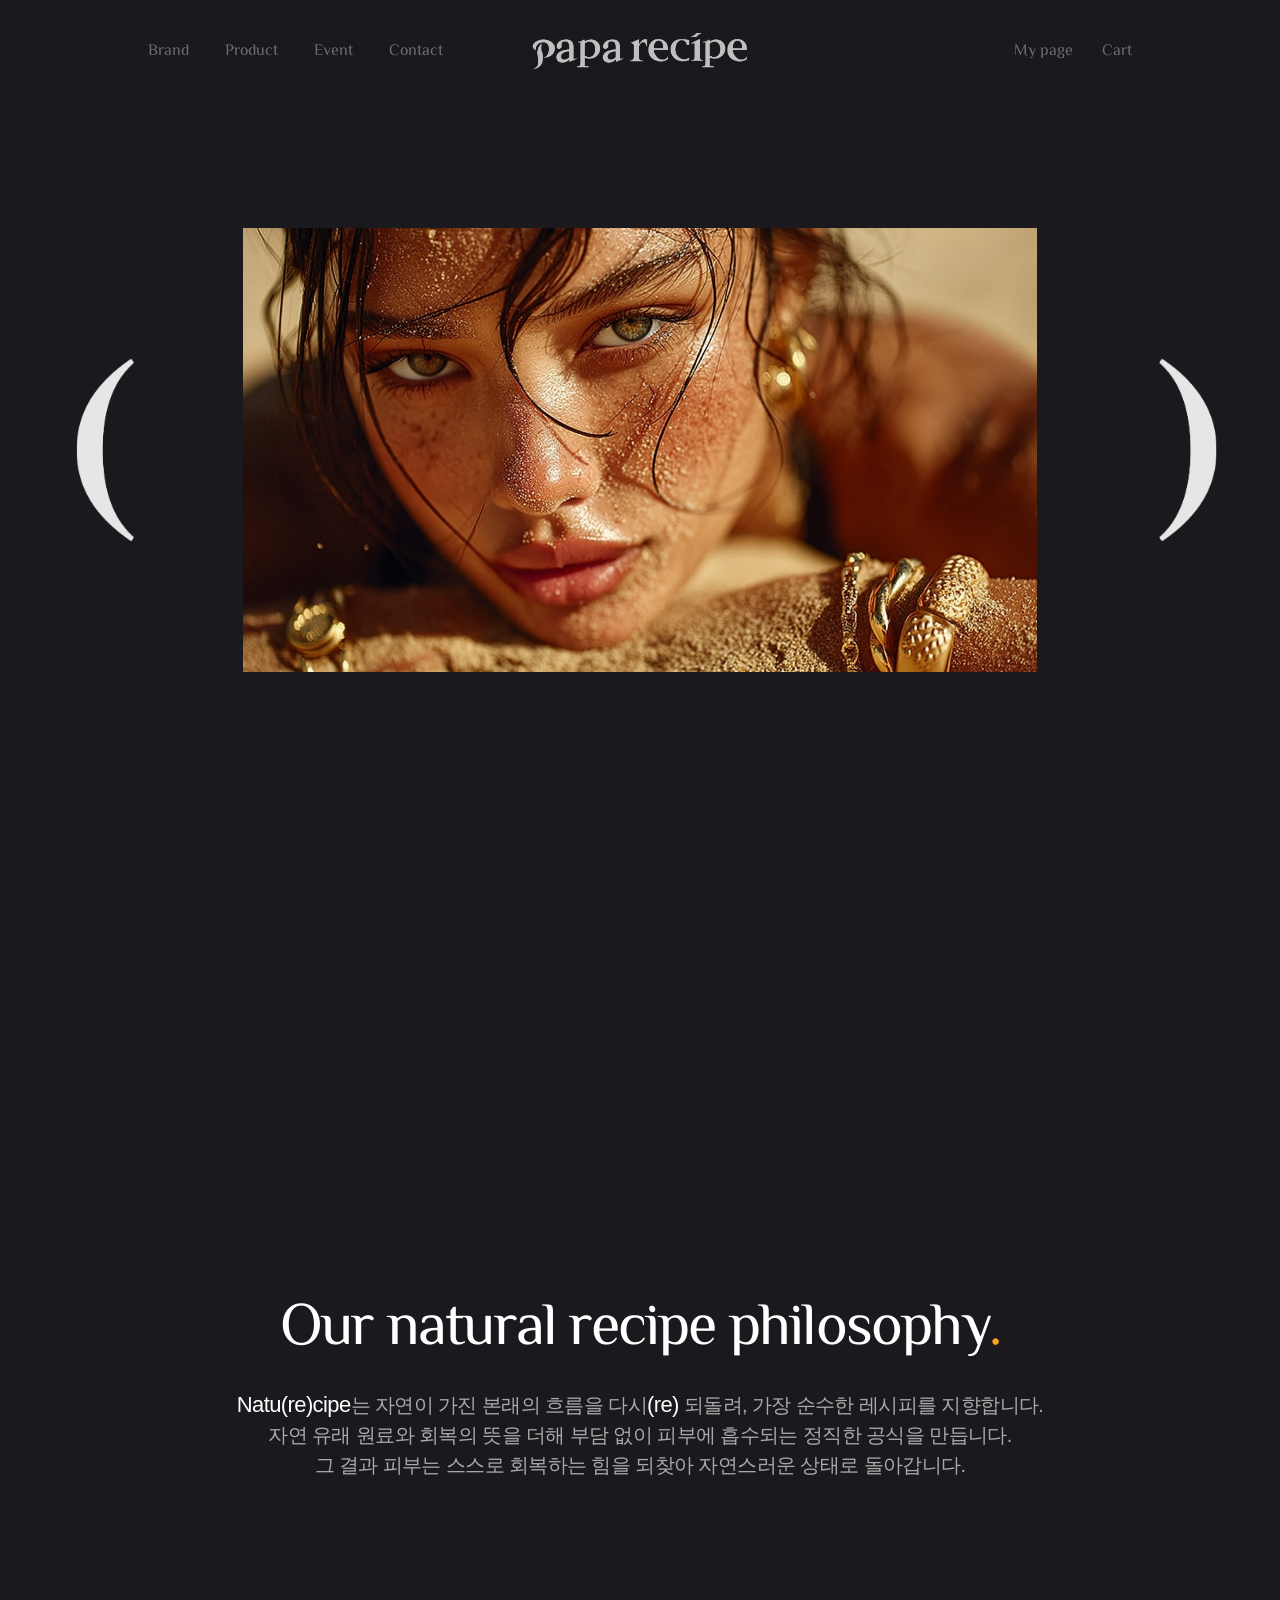
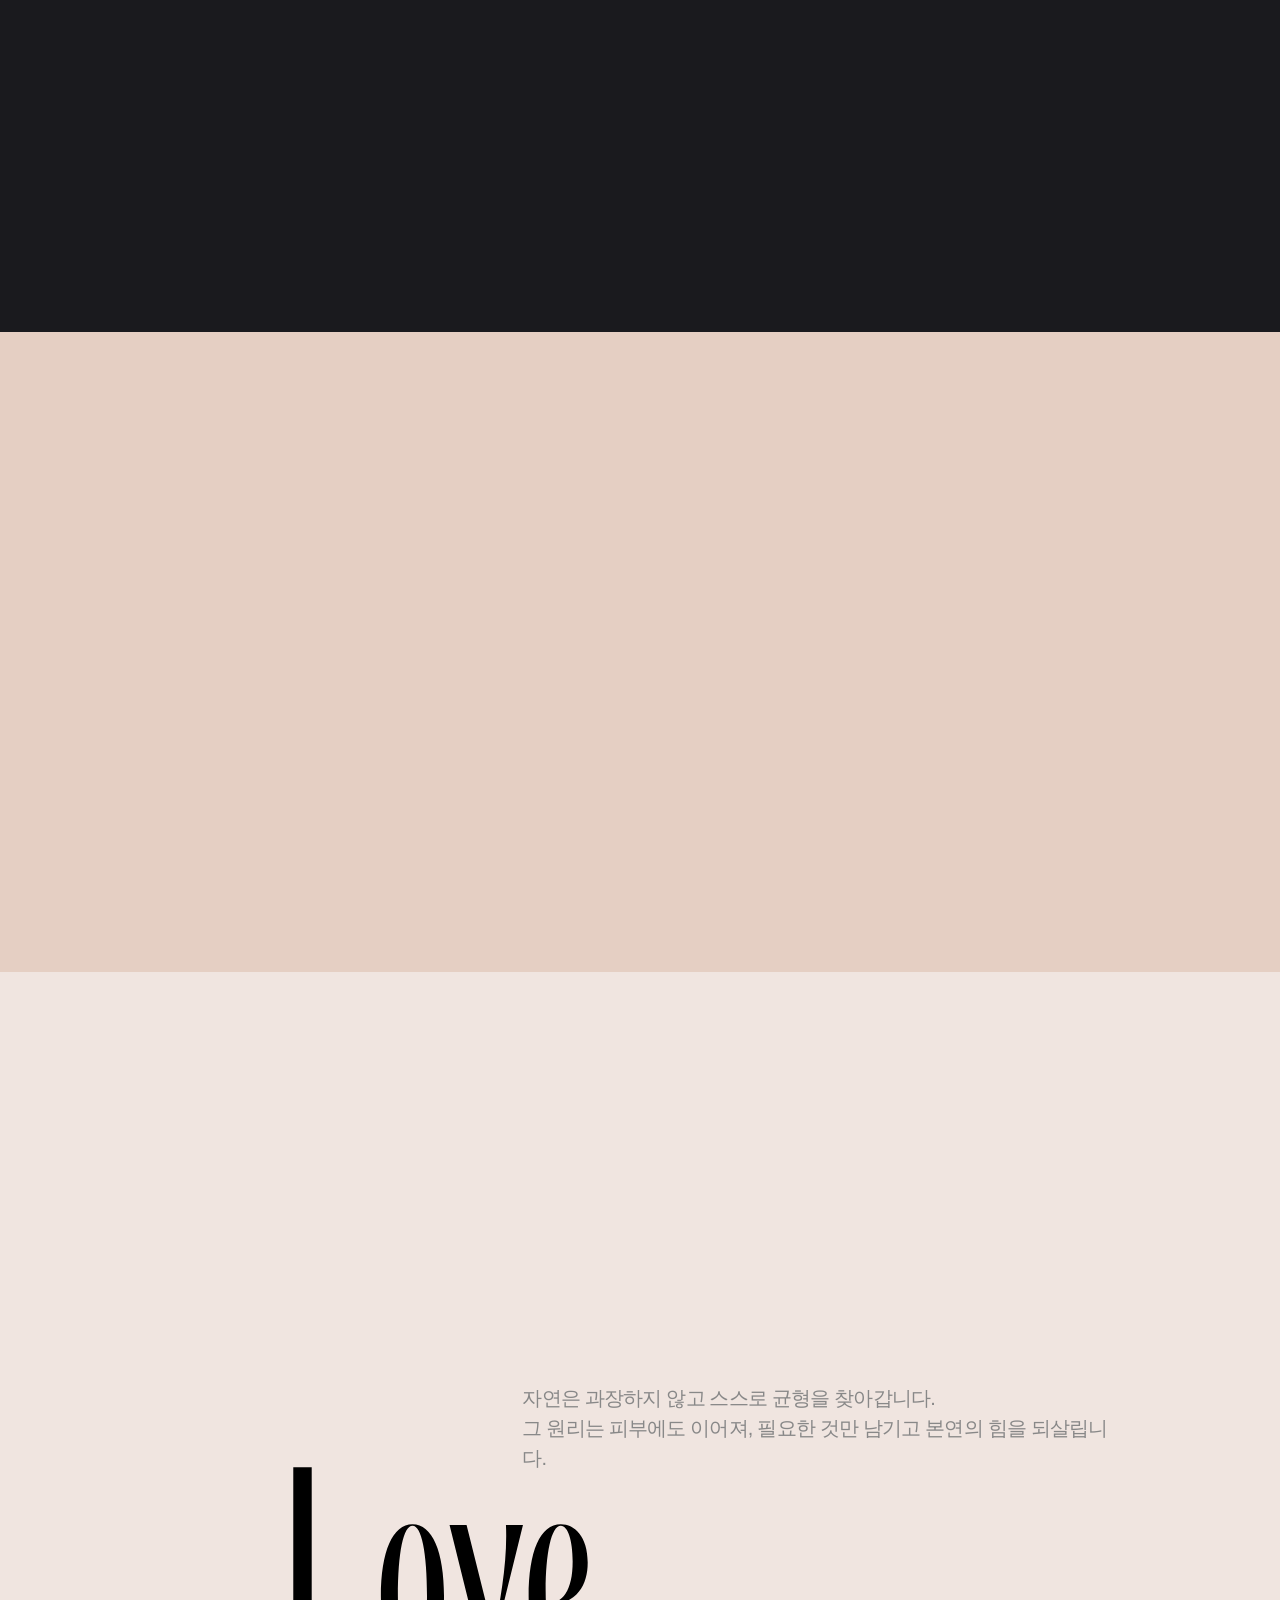
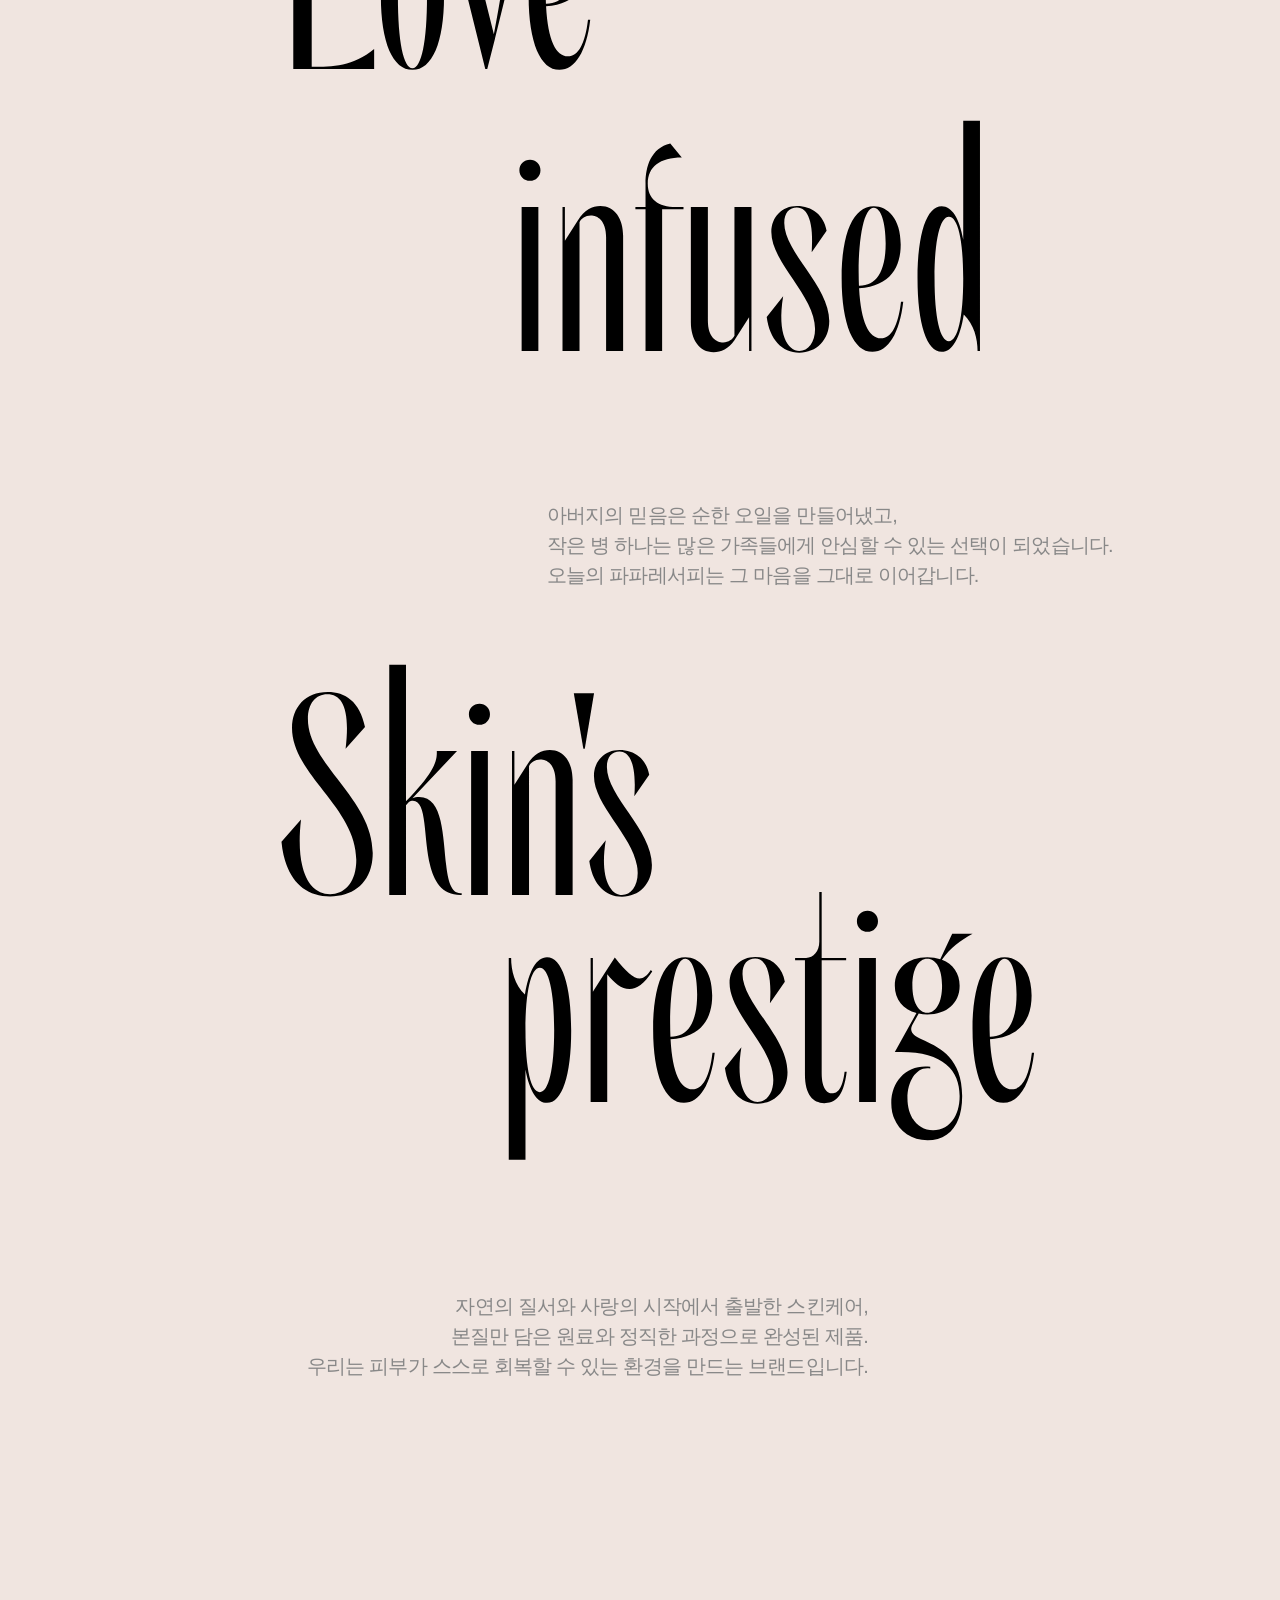
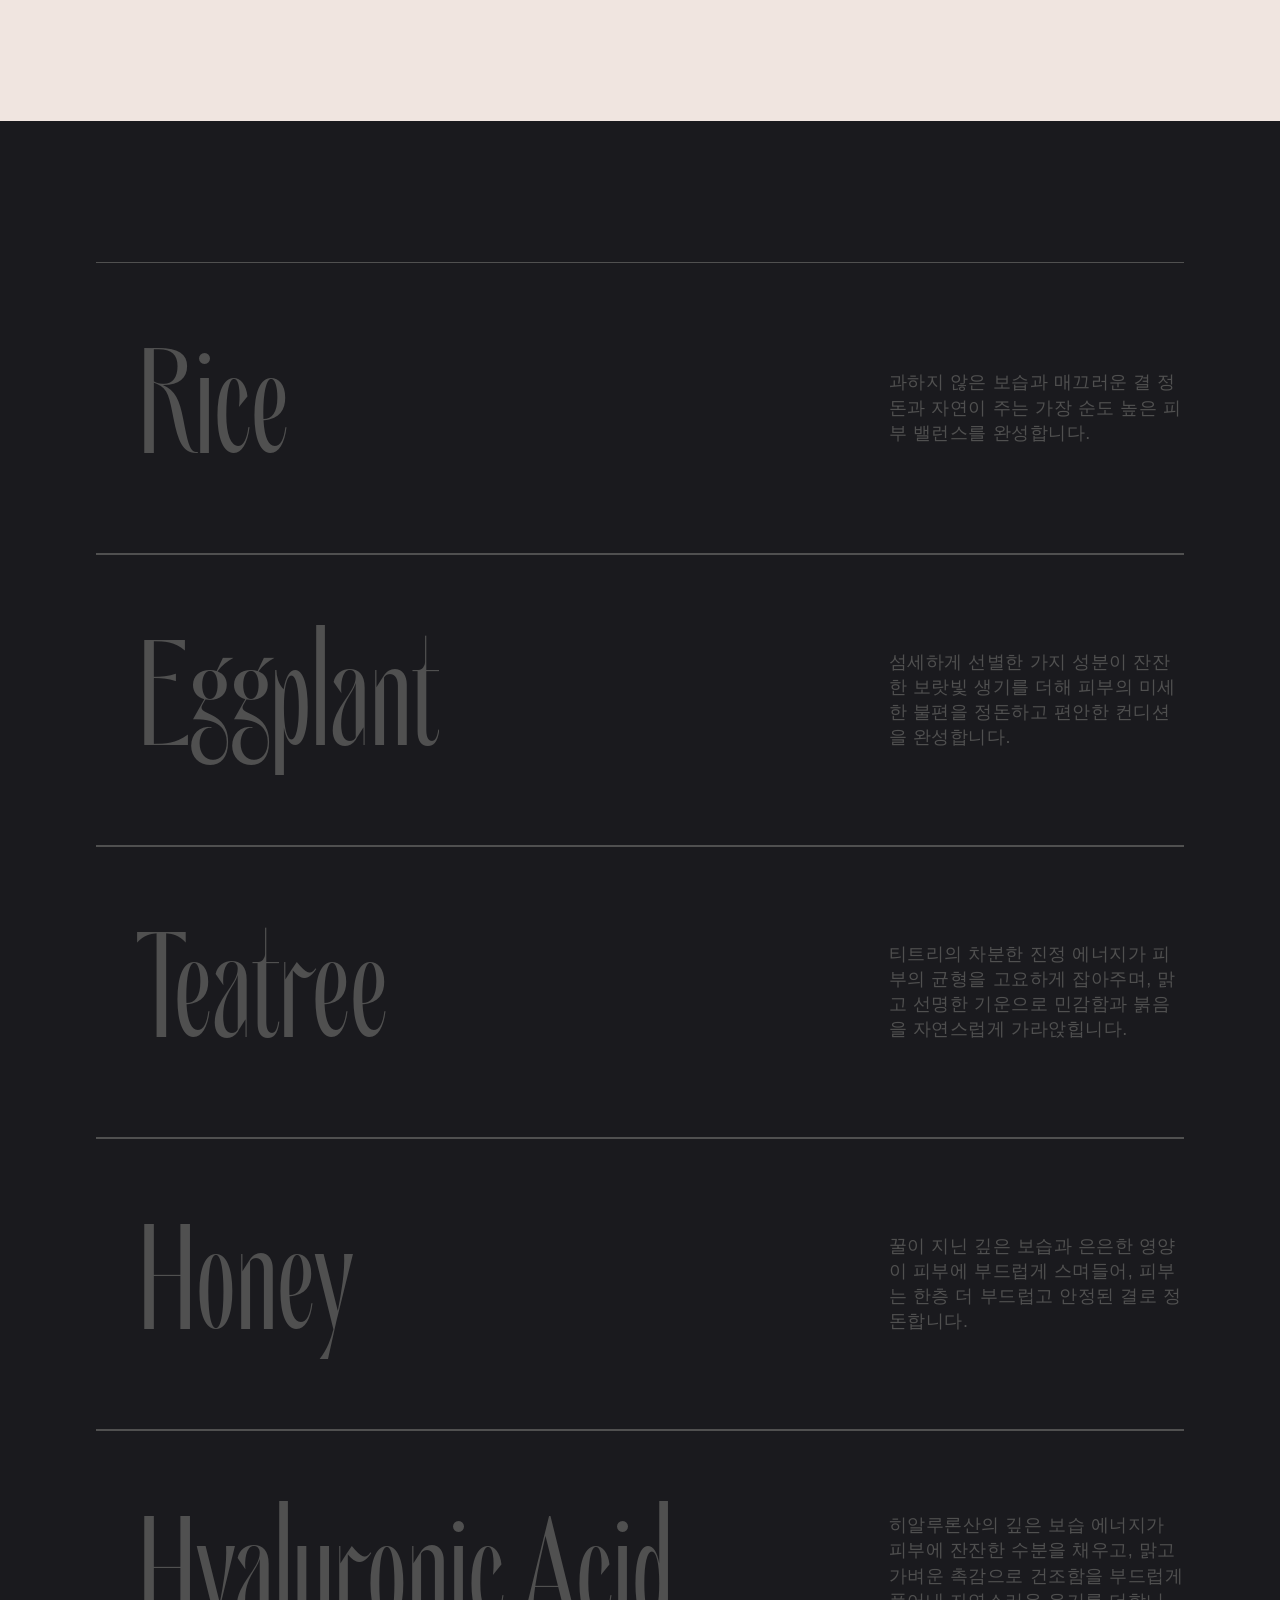
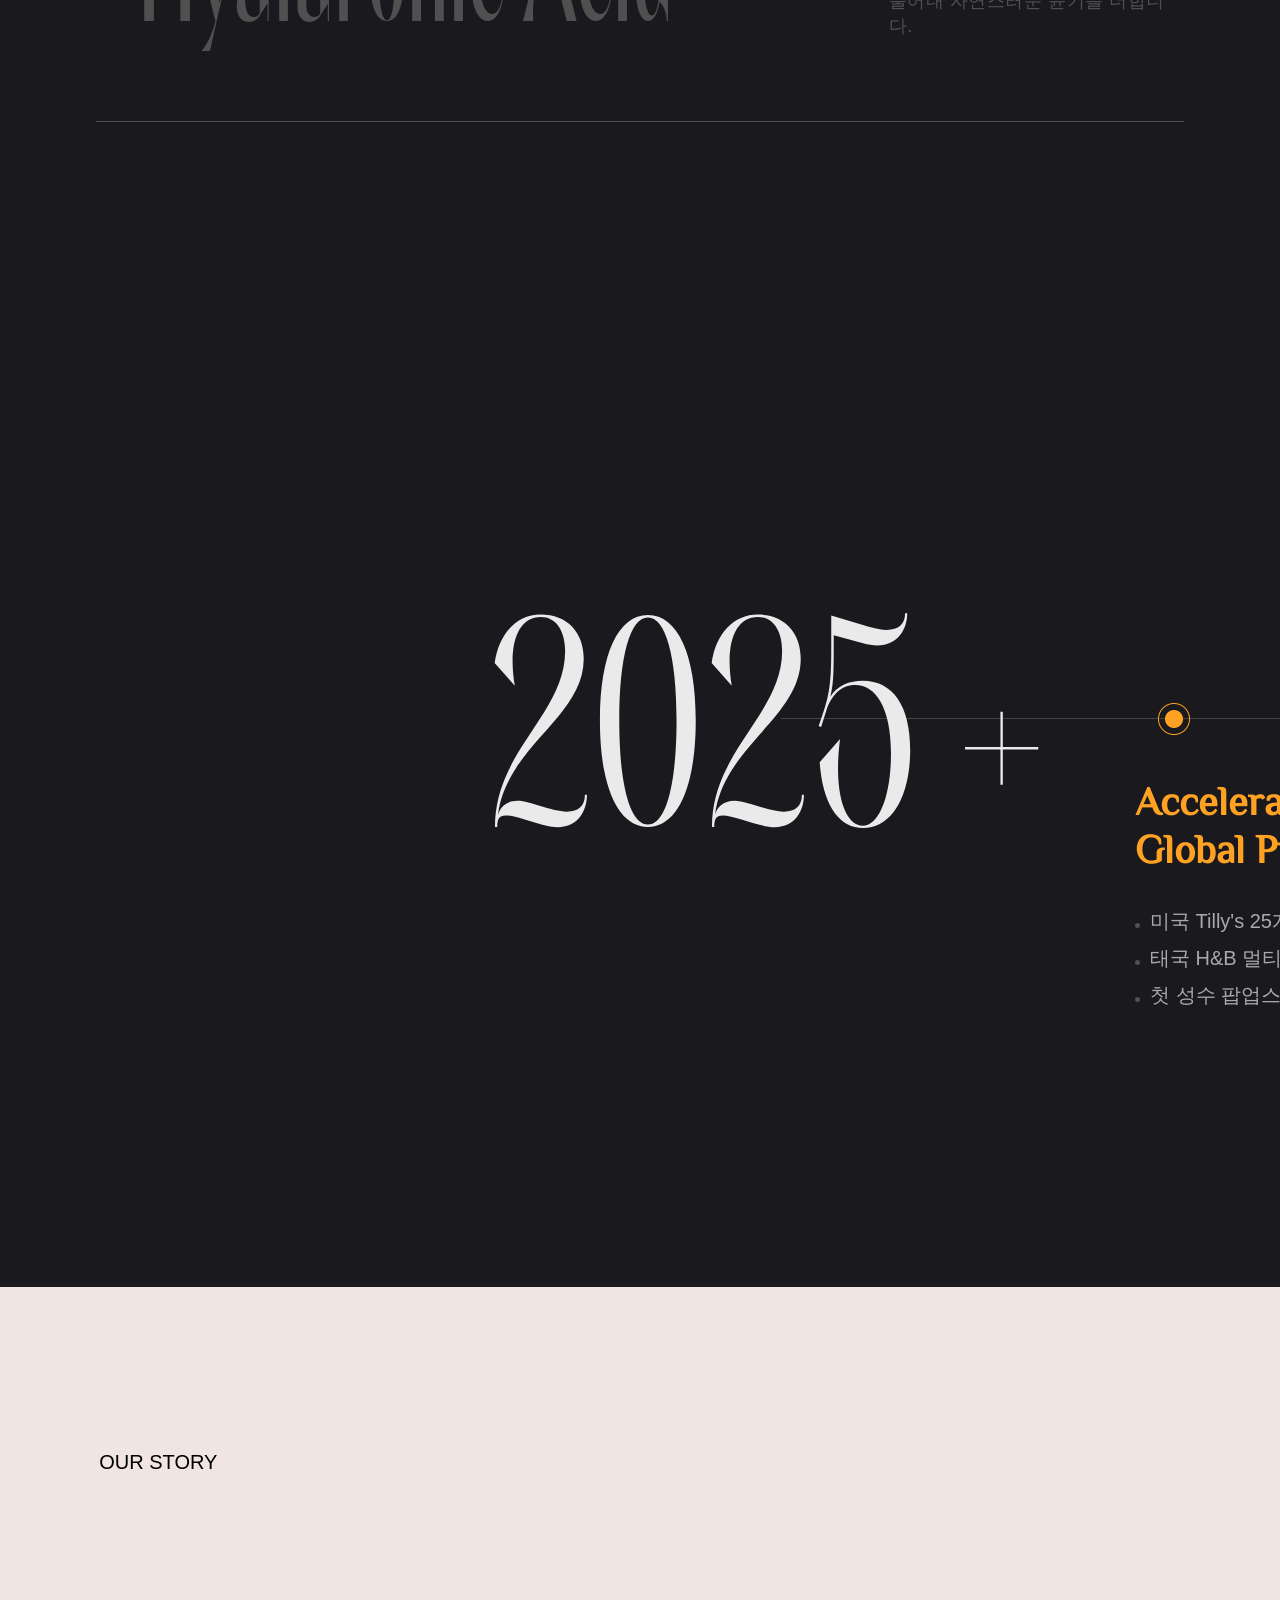
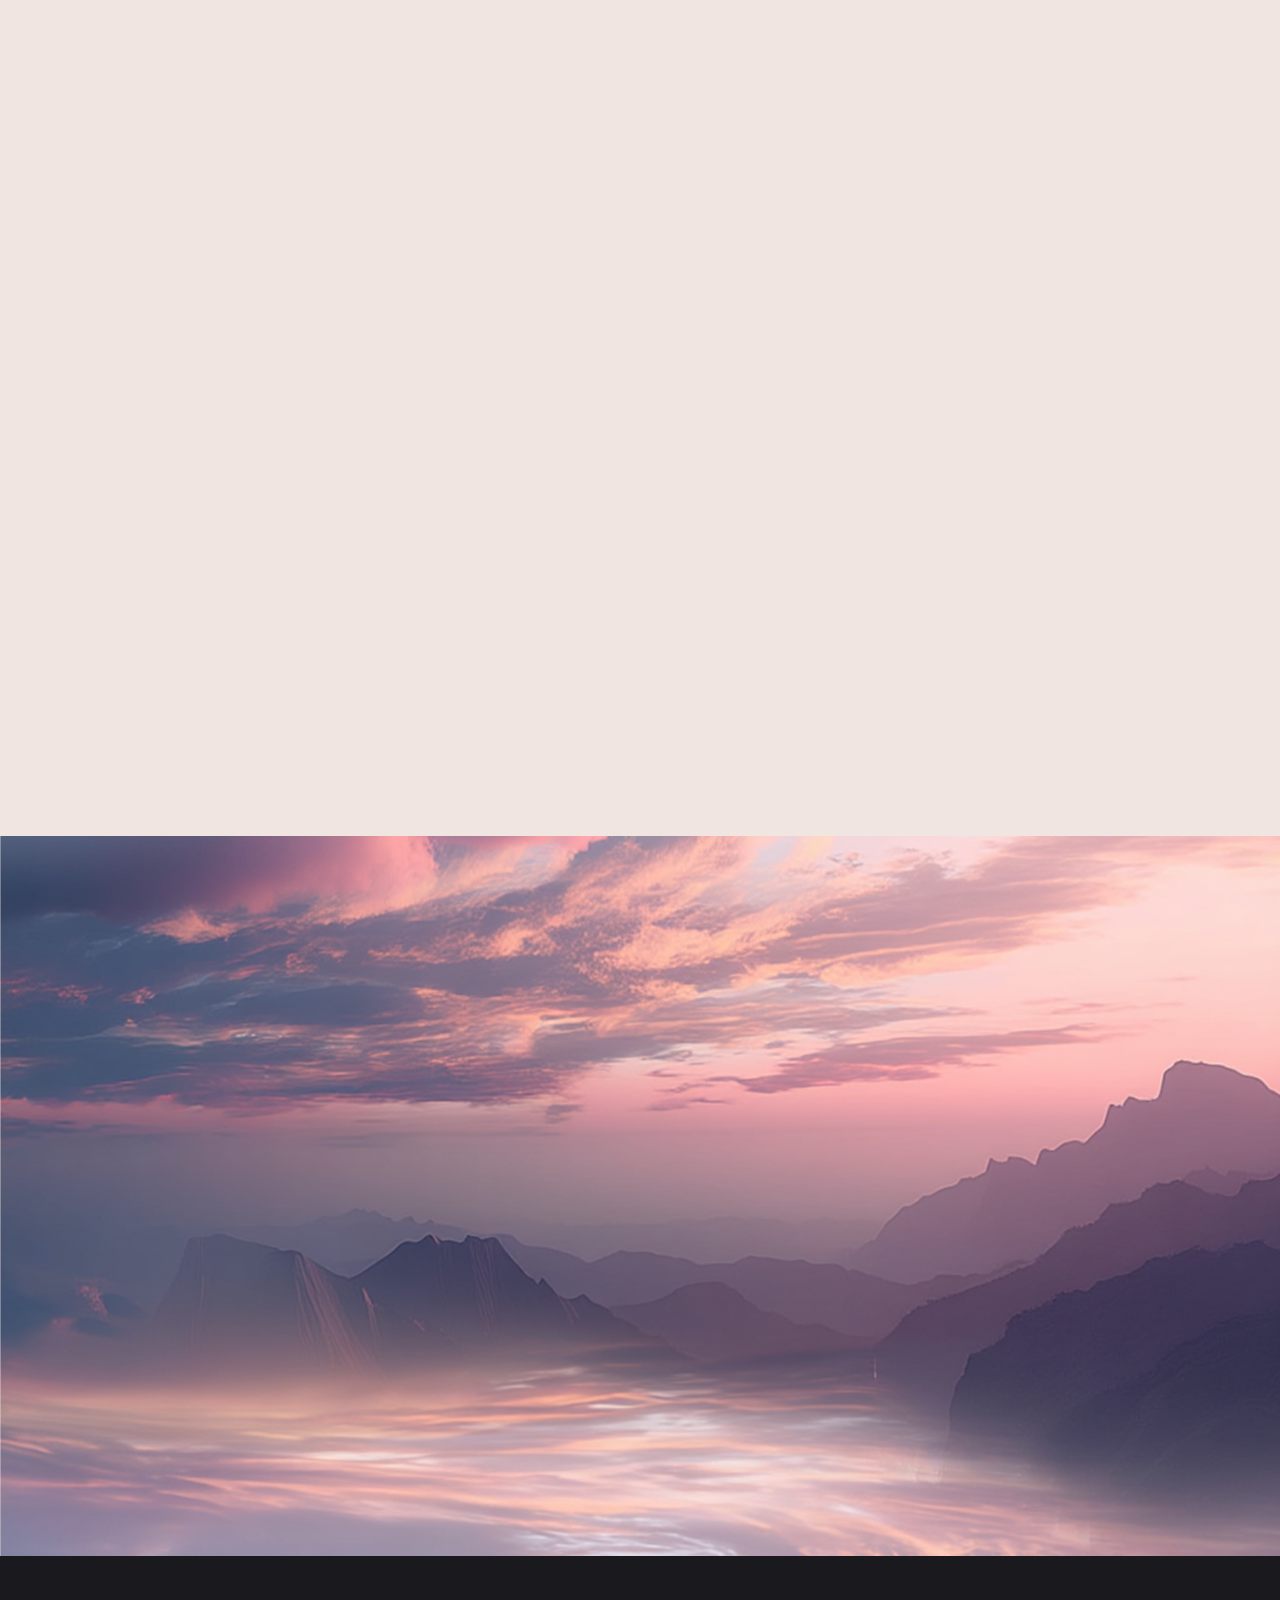
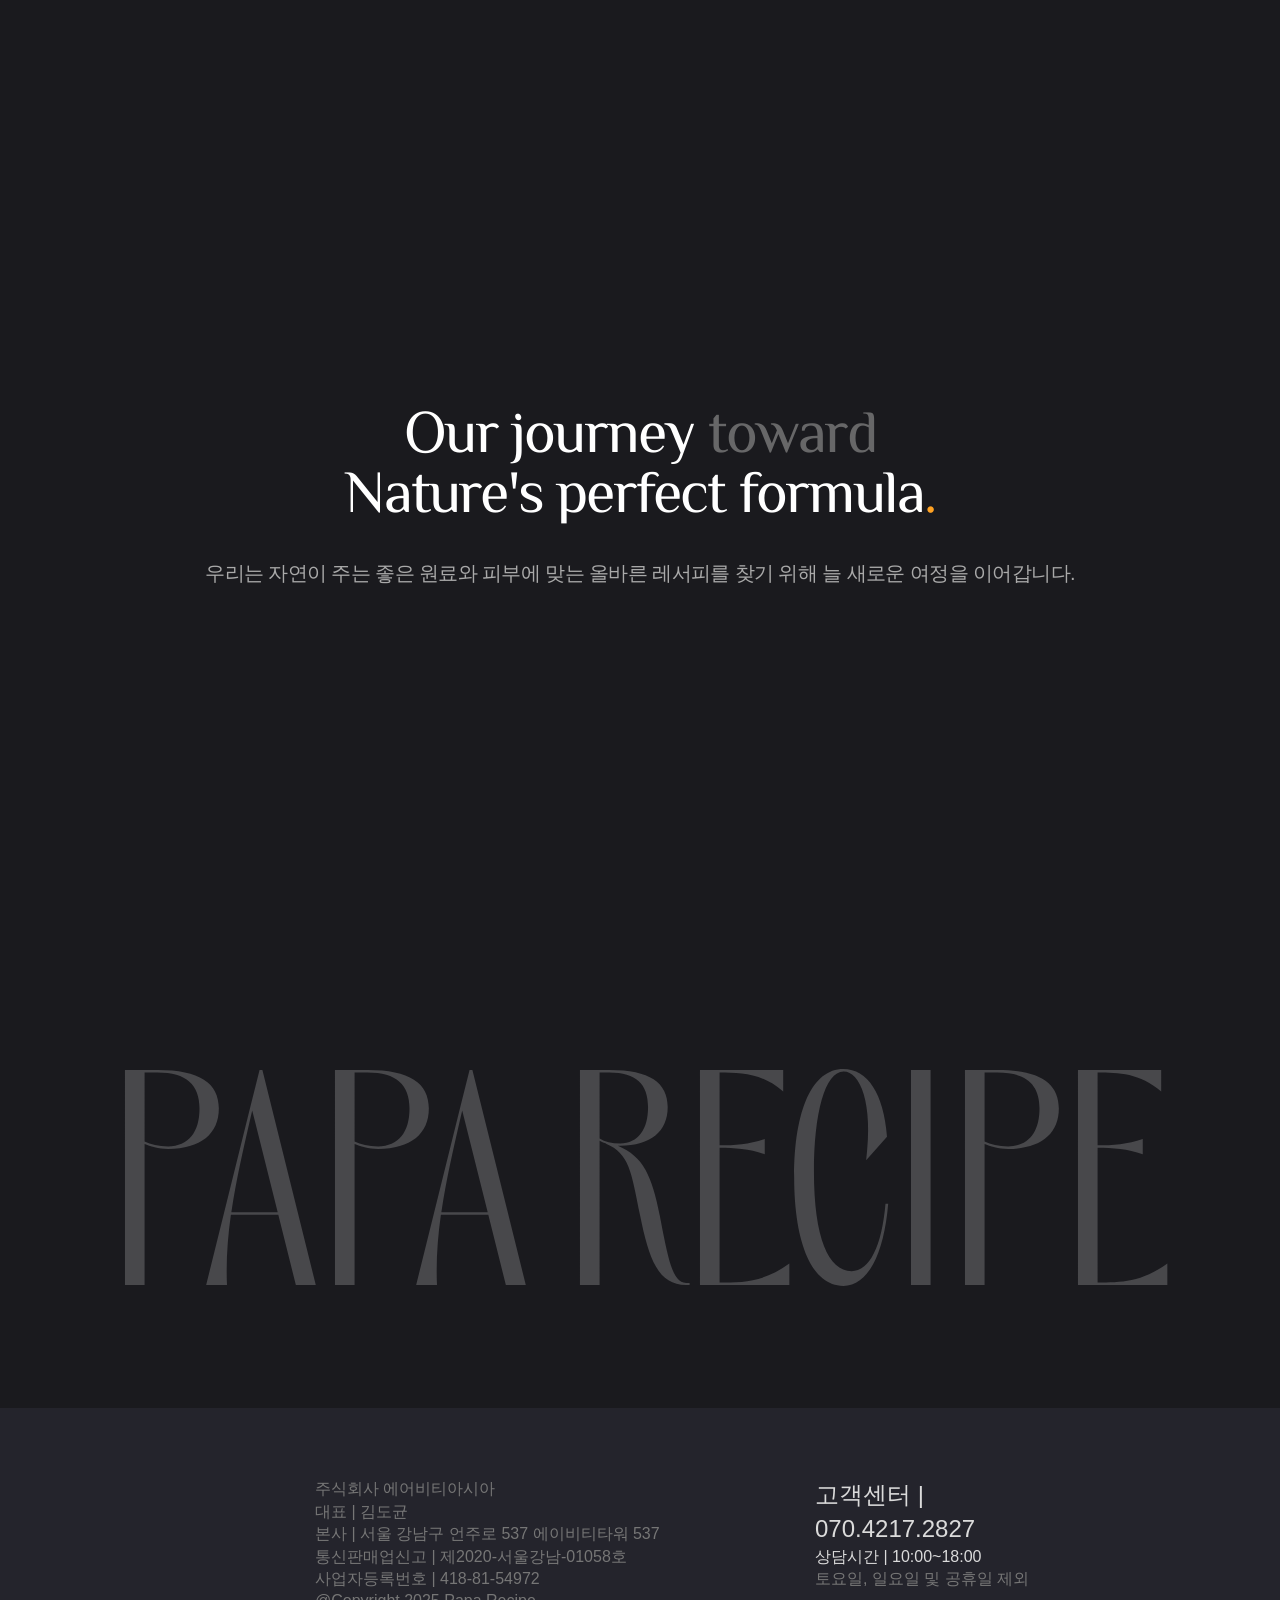
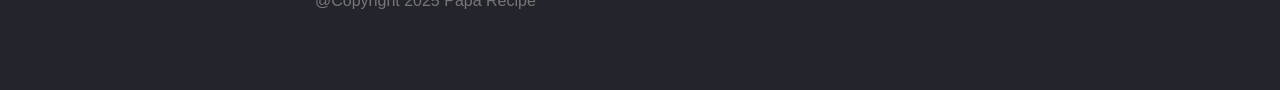
==== brand/rebrand.html @ 92aab57e "product / detail / brand 페이지 구조 추가" ====
<!DOCTYPE html>
<html lang="en">
<head>
    <meta charset="UTF-8">
    <meta name="viewport" content="width=device-width, initial-scale=1.0">
    <title>Document</title>
    <link rel="stylesheet" href="css/rebrand.css">
    <link rel="stylesheet" href="css/font.css">
    <link rel="stylesheet" href="css/rebrand_respon.css">
    <link rel="stylesheet" href="https://cdn.jsdelivr.net/gh/orioncactus/pretendard/dist/web/static/pretendard.css">
    <script src="js/jquery-3.3.1.min.js"></script>
    <script src="js/scrolla.jquery.min.js"></script>
    <script src="js/splitting.min.js"></script>
    <script src="https://cdnjs.cloudflare.com/ajax/libs/gsap/3.11.1/gsap.min.js"></script>
    <script src="https://cdnjs.cloudflare.com/ajax/libs/gsap/3.11.1/ScrollTrigger.min.js"></script>
    <script src="https://cdnjs.cloudflare.com/ajax/libs/gsap/3.11.1/Observer.min.js"></script>
    <script src="https://cdnjs.cloudflare.com/ajax/libs/gsap/3.11.1/ScrollToPlugin.min.js"></script>
    <script src="js/scrolla.jquery.min.js"></script> 
    <script src="js/brandstory_script.js"></script>
    <script src="js/script.js"></script>

    
</head>
<body>
    <div class="wrap">
        <header>
            <div class="inner-header">
                <div class="menuOpen">
                    <button class="mobile-menu-toggle">
                        <a href="#">
                            <span></span>
                            <span></span>
                            <span></span>
                        </a>
                    </button>
                    <div class="menuWrap">
                        <a href="#" class="close"><img src="img/close.png" alt=""></a>
                        <ul class="menu-tit">
                            <li><a href="#"><span><b>Brand</b></span></a></li>
                            <li><a href="#"><span><b>Product</b></span></a></li>
                            <li><a href="#"><span><b>Evnet</b></span></a></li>
                            <li class="menu-margin"><a href="#"><span><b>Contact</b></span></a></li>
                        </ul>
                    </div>
                </div>
                <nav>
                    <ul class="gnb">
                        <li><a href="#">Brand</a></li>
                        <li><a href="#">Product</a></li>
                        <li><a href="#">Event</a></li>
                        <li><a href="#">Contact</a></li>
                    </ul>
                    <h2 class="logo"><a href="index.html"><img src="img/mainlogo_white.png" alt=""></a></h1>
                    <ul class="tnb">
                        <li><a href="#">My page</a></li>
                        <li><a href="#">Cart</a></li>
                        <li class="icon"><a href="#"><img src="img/header_mypage.png" alt=""></a></li>
                        <li class="icon"><a href="#"><img src="img/header_cart.png" alt=""></a></li>
                    </ul>
                </nav>
            </div>
        </header> 

        <!-- visual -->
        <section class="visual">
            <div class="visual-scroll">
                <div class="visual-inner">
                    <div class="left">
                        <div class="img natu"><img src="img/visual_natu.png" alt=""></div>
                        <div class="left_par img"><img src="img/visual_left.png" alt=""></div>
                    </div>
                    
                    <div class="middle img">
                    <img src="img/brandstory/visual_1.png" id="changeImg" alt="">
                    </div>
                    <div class="middle_re img">
                        <img src="img/visual_re.png" alt="">
                    </div>
                    <div class="right">
                        <div class="right_par img"><img src="img/visual_right.png" alt=""></div>
                        <div class="img cipe"><img src="img/visual_cipe.png" alt=""></div>
                    </div>
                    
                </div>
            </div>
            
        </section>
        <!-- intro -->
        <section class="introduce first animate" data-animate="motion" data-splitting>
            <div class="introduce-inner">
                <h2 class="tit fff">Our natural recipe philosophy<span class="ffa">.</span></h2>
                <p class="txt">
                    <span class="fff">Natu(re)cipe</span>는 자연이 가진 본래의 흐름을 다시<span class="fff">(re)</span> 되돌려, 가장 순수한 레시피를 지향합니다.<br>
                    자연 유래 원료와 회복의 뜻을 더해 부담 없이 피부에 흡수되는 정직한 공식을 만듭니다. <br>
                    그 결과 피부는 스스로 회복하는 힘을 되찾아 자연스러운 상태로 돌아갑니다.
                </p>
            </div>
        </section>
        <!-- bombee -->
        <section class="bombee">
            <div class="bombee-inner">
                <div class="veo">
                    <video autoplay muted loop playsinline preload="auto"><source src="img/bombee_1920.mp4">
                </div>   
            </div>
        </section>
        <!-- story -->
        <section class="story">
            <div class="story-inner">
                <div class="imgBox">
                    <div class="img story_1 animate" data-animate="motion"><img src="img/story_1.png" alt=""></div>
                    <div class="img story_2 animate" data-animate="motion"><img src="img/story_2.png" alt=""></div>
                    <div class="img story_3 animate" data-animate="motion"><img src="img/story_3.png" alt=""></div>
                    <div class="img story_4 animate" data-animate="motion"><img src="img/story_4.png" alt=""></div>
                </div>
                    <div class="title">
                        <h2 class="story-tit love animate" data-animate="motion" data-splitting>Love</h2>
                        <h2 class="story-tit infused animate" data-animate="motion" data-splitting>infused</h2>
                        <h2 class="story-tit skins animate" data-animate="motion" data-splitting>Skin's</h2>
                        <h2 class="story-tit prestige animate" data-animate="motion" data-splitting>prestige</h2>
                    </div>
                    <div class="text">
                        <p class="txt animate" data-animate="motion" data-splitting>자연은 과장하지 않고 <span class="390"></span>스스로 균형을 찾아갑니다.<span class="block_1920"></span>그 원리는 피부에도 이어져, <span class="390"></span>필요한 것만 남기고 <span class="block_768"></span>본연의 힘을 되살립니다.</p>
                        <p class="txt animate" data-animate="motion" data-splitting>아버지의 믿음은 순한 오일을 만들어냈고,<span class="block_1920"></span>작은 병 하나는 많은 가족들에게 안심할 수 있는 <span class="block_768 overlap"></span>선택이 되었습니다.<span class="block_1920"></span>오늘의 파파레서피는 그 마음을 그대로 이어갑니다.</p>
                        <p class="txt animate" data-animate="motion" data-splitting>자연의 질서와 사랑의 시작에서 출발한 스킨케어,<span class="block_1920"></span>본질만 담은 원료와 정직한 과정으로 완성된 제품.<span class="block_1920"></span>우리는 피부가 스스로 회복할 수 있는 <span class="block_1024"></span>환경을 만드는 브랜드입니다.</p>
                    </div>
            </div>

        </section>
        <!-- ingredient -->
        <section class="ingredient">
            <div class="ingredient-inner">
                <a href="#">
                    <div class="box rice">
                        <div class="img">
                            <img src="img/ingredient_rice.png" alt="">
                        </div>
                        <div class="text">
                            <div class="left">
                                <span class="bullet"></span>
                                <h2 class="name">Rice</h2> 
                            </div>
                            <p class="right">과하지 않은 보습과 매끄러운 결 정돈과 자연이 주는 가장 순도 높은 피부 밸런스를 완성합니다.</p>
                        </div>
                    </div>
                </a>
                <a href="#">
                    <div class="box eggplant">
                        <div class="img">
                            <img src="img/ingredient_eggplant.png" alt="">
                        </div>
                        <div class="text">
                            <div class="left">
                                <span class="bullet"></span>
                                <h2 class="name">Eggplant</h2>
                            </div>
                            <p class="right">섬세하게 선별한 가지 성분이 잔잔한 보랏빛 생기를 더해 피부의 미세한 불편을 정돈하고 편안한 컨디션을 완성합니다.</p>
                        </div>
                    </div>
                </a>
                <a href="#">
                    <div class="box teatree">
                        
                        <div class="img">
                            <img src="img/ingredient_teatree.png" alt="">
                        </div>
                        <div class="text">
                            <div class="left">
                                <span class="bullet"></span>
                                <h2 class="name">Tea Tree</h2>
                            </div>
                            <p class="right">티트리의 차분한 진정 에너지가 피부의 균형을 고요하게 잡아주며, 맑고 선명한 기운으로 민감함과 붉음을 자연스럽게 가라앉힙니다.</p>
                        </div>
                    </div>
                </a>
                <a href="#">
                    <div class="box Honey">
                        
                        <div class="img">
                            <img src="img/ingredient_honey.png" alt="">
                        </div>
                        <div class="text">
                            <div class="left">
                                <span class="bullet"></span>
                                <h2 class="name">Honey</h2>
                            </div>
                            <p class="right">꿀이 지닌 깊은 보습과 은은한 영양이 피부에 부드럽게 스며들어, 피부는 한층 더 부드럽고 안정된 결로 정돈합니다.</p>
                        </div>
                    </div>
                </a>
                <a href="#">
                    <div class="box hyaluronic">
                        <div class="img">
                            <img src="img/ingredient_hyaluronic.png" alt="">
                        </div>
                        <div class="text">
                            <div class="left">
                                <span class="bullet"></span>
                                <h2 class="name">Hyaluronic Acid</h2>
                            </div>
                            <p class="right">히알루론산의 깊은 보습 에너지가 피부에 잔잔한 수분을 채우고, 맑고 가벼운 촉감으로 건조함을 부드럽게 풀어내 자연스러운 윤기를 더합니다.</p>
                        </div>
                    </div>
                </a>
            </div>
        </section>

        
        <section class="history">
            <div class="history-inner">
                <span class="line"></span>
                <ul class="history-list">
                    <!-- 2025 -->
                    <li class="y2025">
                        
                        <div class="year">
                            <h2 class="mo">2025<span>+</span></h2>
                        </div>
                        <div class="txt-box">
                            
                            <a href="#" class="circle"><img src="img/history_circle.png" alt=""></a>
                            <h3 class="mo">Acceleration<br>Global Presence</h3>
                            <p class="mo"><span class="dot"></span>미국 Tilly's 25개 매장 공식 런칭</p>
                            <p class="mo"><span class="dot"></span>태국 H&B 멀티뷰티 스토어 신규 입점</p>
                            <p class="mo"><span class="dot"></span>첫 성수 팝업스토어 성공적 오픈</p>
                        </div>
                        <div class="img">
                            <a href="#" class="left"><img src="img/history_2025_1.png" alt=""></a>
                            <a href="#" class="right"><img src="img/history_2025_2.png" alt=""></a>
                        </div>
                    </li>

                    <!-- 2022 -->
                    <li class="y2022">
                        <div class="left">
                            <h2 class="motion">2022</h2>
                            <div class="txt-box">
                                <a href="#" class="circle"><img src="img/history_circle.png" alt=""></a>
                                <h3 class="mo">Award-Winning Care<br>Proven Results</h3>
                                <p class="mo"><span class="dot"></span>글로우픽 뷰티 어워드 1위 - ‘마데케어 연고’</p>
                                <p class="mo"><span class="dot"></span>화해 뷰티 어워드 1위 - ‘블레미쉬 밤’</p>
                                <p class="mo"><span class="dot"></span>화해 뷰티 어워드 1위 - ‘가지 클리어링 머드 크림 마스크’</p>
                            </div>
                        </div>
                        <div class="img">
                            <a href="#" class="left"><img src="img/history_2022_1.png" alt=""></a>
                            <a href="#" class="right"><img src="img/history_2022_2.png" alt=""></a>
                        </div>
                    </li>

                    <!-- 2016 -->
                    <li class="y2016">
                        <div class="left">
                            <h2 class="motion">2016<span>~20</span></h2>
                            <div class="txt-box">
                                <a href="#" class="circle"><img src="img/history_circle.png" alt=""></a>
                                <h3 class="mo">Growing Worldwide<br>Leading the Market</h3>
                                <p class="mo"><span class="dot"></span>미국, 호주, 말레이시아, 캐나다 진출</p>
                                <p class="mo"><span class="dot"></span>‘봄비 마스크팩’ 누적 판매 8억 장 돌파</p>
                                <p class="mo"><span class="dot"></span>브랜드 고객충성도 대상 ‘자연주의 화장품’ 1위 수상</p>
                            </div>
                        </div>
                        <div class="img">
                            <a href="#" class="left"><img src="img/history_2016_1.png" alt=""></a>
                        <div class="right">
                            <a href="#" class="top"><img src="img/history_2016_2.png" alt=""></a>
                            <a href="#" class="bottom"><img src="img/history_2016_3.png" alt=""></a>
                        </div>
                        </div>
                    </li>

                    <!-- 2013 -->
                    <li class="y2013">
                        <div class="left">
                            <h2 class="motion">2013<span>~ 15</span></h2>
                            <div class="txt-box">
                                <a href="#" class="circle"><img src="img/history_circle.png" alt=""></a>
                                <h3 class="mo">Launching Hydration<br>Expanding Globally</h3>
                                <p class="mo"><span class="dot"></span>봄비 수분 라인 출시</p>
                                <p class="mo"><span class="dot"></span>중국, 베트남 시장 진출</p>
                                <p class="mo"><span class="dot"></span>롯데 면세점, 올리브영 입점</p>
                            </div>
                        </div>
                        <div class="img">
                            <a href="#" class="left"><img src="img/history_2013_1.png" alt=""></a>
                            <a href="#" class="right"><img src="img/history_2013_2.png" alt=""></a>
                        </div>
                    </li>

                    <!-- 2012 -->
                    <li class="y2012">
                        <div class="left">
                            <h2 class="motion">2012</h2>
                            <div class="txt-box">
                                <a href="#" class="circle"><img src="img/history_circle.png" alt=""></a>
                                <h3 class="mo">The Origin Story of<br>Papa Recipe</h3>
                                <p class="mo"><span class="dot"></span>파파레서피 브랜드 탄생</p>
                                <p class="mo"><span class="dot"></span>‘아빠가 만든 화장품’ 시작</p>
                                <p class="mo"><span class="dot"></span>딸바보 유기농 호호바 오일 첫 출시</p>
                            </div>
                        </div>
                        <div class="img">
                            <a href="#" class="left"><img src="img/history_2012_1.png" alt=""></a>
                            <a href="#" class="right"><img src="img/history_2012_2.png" alt=""></a>
                        </div>
                    </li>
                </ul>
            </div>
        </section>

        <!-- our -->
        <section class="our">
            <div class="our-inner">
                <h3>OUR STORY</h3>
                <div class="txt-box">
                    <div class="top">
                        <h2 class="tit animate" data-animate="motion" data-splitting>Caring for skin, caring for the earth</h2>
                        <h2 class="tit animate" data-animate="motion" data-splitting><span></span>sustainably.</h2>
                        <p class="txt animate" data-animate="motion" data-splitting>
                        우리가 지키는 것은 피부 한 겹이 아닙니다.<br>
                        자연이 다시 호흡할 수 있는 균형, 그리고 다음 세대를 위한 환경입니다.<br>
                        파파레서피는 자연에서 얻은 것을 다시 자연으로 돌려주는 순환의 가치를 추구하며,<br>
                        재활용 가능한 패키지와 책임 있는 원료 채집, 친환경 공정을 꾸준히 실천합니다.<br>
                        이 모든 노력이 결국, 오래도록 남아야 할 품질과 가치를 완성합니다.
                        </p> 
                    </div>
                    <div class="bottom">
                        <h2 class="tit animate" data-animate="motion" data-splitting>Small actions today shape<br>a better world for tomorrow.</h2>
                        <p class="txt animate" data-animate="motion" data-splitting>오늘의 작은 선택이 쌓여 더 큰 변화를 만듭니다.<br>우리의 방식은 느리고 조용하지만, 가장 확실한 길을 믿습니다.<br>파파레서피는 그 믿음을 지구와 피부 모두를 위한 실천으로 이어갑니다.</p>
                    </div>
                </div>
                <div class="img-box">
                    <div class="top">
                        <div href="#" class="img left animate"><img src="img/ourstory_1.png" alt=""></div>
                        <div href="#" class="img right animate"><img src="img/ourstory_2.png" alt=""></div>
                    </div>
                    <div class="bottom">
                        <div href="#" class="img left animate"><img src="img/ourstory_3.png" alt=""></div>
                        <div href="#" class="img right animate"><img src="img/ourstory_4.png" alt=""></div>
                    </div>

                </div>

            </div>
        </section>

        <!-- sherpa -->
        <section class="sherpa">
            <div class="sherpa-inner">
                <div href="#" class="bg"><img src="img/sherpa1.png" alt=""></div>
                <div href="#" class="text animate"><img src="img/sherpa2.png" alt=""></div>
                <div href="#" class="mountain animate"><img src="img/sherpa3.png" alt=""></div>
            </div>
        </section>

        <!-- closing -->
        <section class="introduce close">
            <div class="introduce-inner">
                <h2 class="tit animate" data-animate="motion" data-splitting>Our journey <span class="color888_70">toward</span><br>Nature's perfect formula<span class="ffa">.</span></h1>
                <p class="txt animate" data-animate="motion" data-splitting>우리는 자연이 주는 좋은 원료와 피부에 맞는 <span class="block_768"></span>올바른 레서피를 찾기 위해 늘 새로운 여정을 이어갑니다.</p>
            </div>
        </section>

        <!-- footer -->
                <footer>
            <div class="top animate" data-animate="motion">
                <h3>PAPA RECIPE</h3>
            </div> 
            <div class="bottom">
                <video class="fo-ble" autoplay muted loop playsinline><source src="img/footer.mp4"></video>
                <ul class="left">
                    <li>주식회사 에어비티아시아</li>
                    <li>대표 | 김도균</li>
                    <li>본사 | 서울 강남구 언주로 537 에이비티타워 537</li>
                    <li>통신판매업신고 | 제2020-서울강남-01058호</li>
                    <li>사업자등록번호 | 418-81-54972</li>
                    <li>@Copyright 2025 Papa Recipe</li>
                </ul>
                <ul class="right">
                    <li class="contact"><span class="cus">고객센터 </span> <span class="none">|</span> 070.4217.2827</li>
                    <li class="time">상담시간 | 10:00~18:00</li>
                    <li>토요일, 일요일 및 공휴일 제외</li>
                </ul>
            </div>
        </footer>
    </div>


</body>
</html>
---- brand/css/rebrand.css ----
@charset "utf-8"; 


/* reset */
* {margin: 0;padding: 0; box-sizing: border-box;}
html, body, div, span, applet, object, iframe, h1, h2, h3, h4, h5, h6, p, blockquote, pre, a, abbr, acronym, address, big, cite, code, del, dfn, em, font, img, ins, kbd, q, s, samp, small, strike, strong, sub, sup, tt, var, b, u, i, center, dl, dt, dd, ol, ul, li, fieldset, form, label, legend, table, tbody, tfoot, thead, tr, th, td{margin:0;padding:0;}
h1, h2, h3, h4, h5, h6 {font-weight: 700; font-size: inherit;}
a {color: inherit; text-decoration: inherit;}
img {vertical-align: middle;}
a img {border: none;}
li {list-style: none;}
address, em, i {font-style: normal;}
a:focus {outline: none;}
button:focus {outline: none;}

/* 공통요소 */
body {font-family: 'Pretendard', sans-serif; background: #F0E5E0;}
.tit {font-family: 'El Messiri', sans-serif; font-size: 60px; line-height: 100%; letter-spacing: -0.02em;}
.txt {font-family: 'Pretendard', sans-serif; font-size: 20px; line-height: 150%; letter-spacing: -0.04em;}
section:not(.visual) { overflow: hidden;}
html, body {overflow-x: hidden; -ms-overflow-style: none; scrollbar-width: none;}
.img img {width: 100%; display: block;}


/* header */ 
header {background: linear-gradient( rgba(26,26,30,0.4)0%, rgba(26,26,30,0)100%); width: 100%; height: 156px; position: fixed; left: 0; top: 0; z-index: 1000; transition: transform 0.4s ease, background 0.5s ease;}
header.hide {transform: translateY(-100%);}

.inner-header {width: 100%; margin: 0 auto; align-items: center;  font-family: 'El Messiri', sans-serif; color: rgba(234,234,234,0.4); font-size: 16px; letter-spacing: -2%; font-weight: normal;}
.inner-header nav {padding: 39px 148px 70px; align-items: center;}
.inner-header .gnb .have {color: rgba(234,234,234,0.8);}
.inner-header .mobile-menu-toggle {display: none;}
.inner-header nav {width: 100%; display: flex; justify-content: space-between; align-items: center; padding: 39px 148px 70px;}
.inner-header .gnb {width: 19%; display: flex; justify-content: space-between;}
.inner-header .gnb a {display: block; width: 100%; height: 100%;}
.inner-header .logo {position: absolute; left: 50%; transform: translateX(-50%); margin:0; z-index: 10; opacity: 1; transition: opacity 0.4s ease;}

.inner-header .logo a {display: block; width: 215px; height: 37px; cursor: pointer;}
.inner-header .logo a img {width: 100%; height: 100%;}
.inner-header .tnb {width: 8%; display: flex; justify-content: space-between;}
.inner-header .tnb a {display: block; width: 100%; height: 100%;}
.inner-header .tnb .icon {display: none;}
.menuOpen {display: none;}

/* visual */
.visual {
  background: #1A1A1E;
  width: 100%;
  padding: 0 0 200px;
}

/* pin 되는 영역 */
.visual .visual-scroll {
  width: 100%;
  height: 100vh;
}

/* 가운데 정렬 + 좌/중앙/우 가로 배치 */
.visual .visual-inner {
  width: 100%;
  max-width: 150%;
  height: 100%;
  display: flex;
  justify-content: center;
  align-items: center;
  column-gap: 10%;
  position: relative;
  transform-origin: 50% 50%;
}

/* 공통 img 래퍼 */
.visual .visual-inner .img {
  flex: none;
  overflow: hidden;
}

.visual .visual-inner img {
  width: 100%;
  display: block;
}

/* 가운데 메인 이미지 (스크롤 중 바뀌는 애) */
.visual .visual-inner .middle {
  width: 62%;
}

/* 🔹 최종 올라오는 .middle_re: 처음엔 아래에, 안 보이게 */
.visual .visual-inner .middle_re {
  position: absolute;

  opacity: 0;                    /* 처음엔 숨김 */
  z-index: 20;
}


/* 좌우 그룹 컨테이너 */
.visual .visual-inner .left,
.visual .visual-inner .right {
  width: 100%;
  display: flex;
  align-items: center;
  transform: scale(1.1);
  z-index: 10;
}
.visual .visual-inner .left {column-gap: 20%;}
.visual .visual-inner .right {column-gap: 14%;}


/* 좌/우 안에 각각 2개 이미지 가로로 */
.visual .visual-inner .left .img,
.visual .visual-inner .right .img {
  width: 100%;
  flex: 0 0 calc(50% - 5%);
}

/* natu / cipe : 처음엔 안 보이게 */
.visual .visual-inner .natu,
.visual .visual-inner .cipe {
  width: 100%;
  transform: scale(1);
  opacity: 0;
  z-index: 5;
}

.visual .visual-inner .left_par,
.visual .visual-inner .right_par {
  width: 100%;
  height: 100%;
  scale : 1;
  z-index: 5;
}




/* introduce */
.introduce {background: #1A1A1E; z-index: 10;}
.introduce.first {padding: 200px 0 452px;}
.introduce.close {padding: 452px 0 200px;}
.introduce .introduce-inner {width: 80%; margin:0 auto; text-align: center;}
.introduce .introduce-inner h2.tit {color: #EAEAEA; margin-bottom: 30px; font-weight: normal; letter-spacing: -0.03em;}
.introduce .introduce-inner h2.tit span.ffa {color: #FFA223;}
.introduce .introduce-inner h2.tit {color: #FFFFFF;}
.introduce .introduce-inner h2.tit span.color888_70 {color: #888888; opacity: 70%;}
.introduce .introduce-inner p.txt {color: #A9A9A9; letter-spacing: -0.03em; font-weight: normal;}
.introduce .introduce-inner p.txt span.fff {color:#FFFFFF; font-size: 22px;}



@keyframes textAni {
    0% {opacity: 0.15;}
    10% {opacity: 0.15;}
}

.introduce.motion .tit .char {
    animation: textAni 0.08s both;
    animation-delay: calc(0.02s * var(--char-index));
}

.introduce.motion .txt .char {
    animation: textAni 0.03s both;
    animation-delay: calc(0.01s * var(--char-index));
}

.introduce.close .tit.animate.animated .char {
    animation: textAni 0.3s both;
    animation-delay: calc(0.02s * var(--char-index));
}

.introduce.close .txt.animate.animated .char {
    animation: textAni 2s both;
    animation-delay: calc(0.01s * var(--char-index));
}




/* closing */
/* .closing {background: #1A1A1E; width: 100%; padding: 400px 0;}
.closing .closing-inner {width: 90%; margin: 0 auto; text-align: center;}
.closing .closing-inner h2.tit {color: #676768; font-weight: 400;}
.closing .closing-inner p.txt {color: #A9A9A9; margin-top: 38px;}
.intro .intro-inner h2.tit {color: #EAEAEA; margin-bottom: 30px; font-weight: normal;}
.closing .closing-inner h2.tit span {color: #FFA223} */

/* bombee */
.bombee {background: #E5CFC3; width: 100%; overflow: hidden;}
.bombee .bombee-inner {width: 100%;}
.bombee .bombee-inner .veo { width: 100%;} 
.bombee .bombee-inner .veo video {width: 100%; display: block;}
/* .bombee .bombee-inner {position: relative; width: 63%; margin: 0 auto; height: 100%;display: flex; justify-content: center; align-items: center;}
.bombee .bombee-inner .title .left{position: absolute; left: 0; top: 23%;}
.bombee .bombee-inner .title .right{position: absolute; right: 4%; top: 47%;}
.bombee .bombee-inner .title h2 {font-size: 33vh; color:#fff; font-family: 'OT Neglige', sans-serif; top:50%; font-weight: 300; z-index: 1; letter-spacing: -0.02em; line-height: 90%;}
.bombee .bombee-inner .veo { width: 34%; margin: 0 auto;} 
.bombee .bombee-inner .veo video {width: 100%; height: 100%;}
.bombee .bombee-inner p.txt {position: absolute;left: 1.2%; top: 47%; font-family: 'El Messiri', sans-serif; text-align: left; color:#B49F93; letter-spacing: -0.02em; line-height: 1.2; margin: 0;} */

/* story */
.animate.animated { visibility: visible !important; }

.story {width: 100%; aspect-ratio: 1920 / 3524; padding: 0 150px;}
.story .story-inner {width:100%; height: 100%; position: relative;  margin: 200px auto;}
.story .story-inner p.txt {color:#888888; position:absolute; letter-spacing: -0.04em; line-height: 150%; font-weight: 400;}
/* .story .story-inner .story-tit {font-family: 'OT Neglige', sans-serif; font-size: 450px; line-height: 90%; letter-spacing: 0.01em;font-weight: 400; background: linear-gradient(157deg, #CEB3A4 25%, #594B45 100%); -webkit-background-clip: text;-webkit-text-fill-color: transparent;}  */

.story .story-inner .imgBox {width: 100%; height: 100%;}

.story .story-inner .imgBox .img::after {background: var(--story-after-bg, #F0E5E0); content: ''; width: 100%; height: 100%; z-index: 1; position: absolute; top: 0; left: 0%; transform: translateY(0);}



.story .story-inner .imgBox .img.story_1 {width:19vw; position: absolute; top: 0; left: 5%; z-index: 0;}
.story .story-inner .imgBox .img.story_2 {width:40vw; position: absolute; top: 14%; right: 5%; z-index: 2;}
.story .story-inner .imgBox .img.story_3 {width:28vw; position: absolute; bottom: 48%; left: 0; z-index: 2;}
.story .story-inner .imgBox .img.story_4 {width:36.8vw; position: absolute;bottom: 10%; right: 0; z-index: 2;}

.story .story-inner .title {width: 100%; height: 100%; position: absolute; top: 0; left: 0; z-index: 100;}
.story .story-inner .title .story-tit.love {position: absolute; top: 12%; left: 13%;}
.story .story-inner .title .story-tit.infused {position: absolute; top: 24%; right: 14%;}
.story .story-inner .title .story-tit.skins {position: absolute; bottom: 41.8%; left: 13%;}
.story .story-inner .title .story-tit.prestige {position: absolute; bottom: 33%; right:9%;}
.story .story-inner .text {width: 100%; height: 100%; position: absolute; top: 0; left: 0; z-index: 10;}
.story .story-inner .text .txt:nth-child(1) {position: absolute; top: 9%; left: 38%;}
.story .story-inner .text .txt:nth-child(2) {position: absolute; top: 39.5%; left: 40.5%;}
.story .story-inner .text .txt:nth-child(3) {position: absolute; bottom: 23%; left: 16%; text-align: right;}
.story .story-inner .text .txt .block_1920 {display: block;}


/* 기본 타이틀 (크기/폰트만) */
.story .story-inner .story-tit {
    font-family: 'OT Neglige', sans-serif;
    font-size: 22.5vw;
    line-height: 90%;
    letter-spacing: 0.01em;
    font-weight: 400;
    /* 여기서 background-clip, text-fill 제거 */
    background: none;
    -webkit-background-clip: initial;
    -webkit-text-fill-color: initial;
}

/* 각 글자(char)에 그라데이션 적용 */
.story .story-inner .story-tit .char {
    display: inline-block;
    background: linear-gradient(157deg, #CEB3A4 25%, #594B45 100%);
    -webkit-background-clip: text;
    -webkit-text-fill-color: transparent;
}

@keyframes textAni2 {
    0% {opacity: 0;}
    10% {opacity: 0;}
}


.story .story-tit.motion .char{
    animation: textAni2 0.8s both;
    animation-delay: calc(0.15s * var(--char-index));
}

.story .txt.motion .char {
    animation: textAni2 0.08s both;
    animation-delay: calc(0.01s * var(--char-index));
}

@keyframes imgAni {
    0% {transform: translateY(0); transition: all 0.5;}
    99% {opacity: 1;transform: translateY(100%);  transition: all 0.1;}
    100% {opacity: 0;transform: translateY(100%);}
}

.story .story-inner .imgBox .img.motion::after {
    animation: imgAni 2s both;
}



/* ingredient */
.ingredient {background:#1A1A1E;}
.ingredient-inner {width: 85%; margin:0 auto; padding: 11% 0;}
.ingredient-inner a {display: block; width: 100%; height: 100%;}
.ingredient-inner a .box {width: 100%; display: flex; justify-content: space-between; border-bottom: 1px solid #505050; padding: 70px 0; position: relative;}
.ingredient-inner .box:nth-child(1) {border-top: 1px solid #505050;}
.ingredient-inner .box .text {width: 100%; display: flex; justify-content: space-between; align-items: center; color:#505050;}
.ingredient-inner .box .left {display: flex; align-items: center; justify-content: space-between; position: relative;} 
.ingredient-inner .box .left span {width: 20px; height: 20px; border-radius: 50%; transition: all 0.3s; position: absolute; top: 50%; left: 0; transform: translateY(-50%) scale(0.1);}

.ingredient-inner .box .left h2 {font-size: 150px; font-family: 'OT Neglige', sans-serif; text-align: center; line-height: 1; letter-spacing: 1%; font-weight: 400; margin-left: 40px; overflow: hidden; position: relative; color: transparent;}
.ingredient-inner .box .left h2::before {content: 'Rice'; position: absolute; top: 0; left: 0; transition: all 0.5s; color: #505050;}
.ingredient-inner .box.eggplant .left h2::before {content: 'Eggplant';}
.ingredient-inner .box.teatree .left h2::before {content: 'Teatree';}
.ingredient-inner .box.Honey .left h2::before {content: 'Honey';}
.ingredient-inner .box.hyaluronic .left h2::before {content: 'Hyaluronic Acid';}
.ingredient-inner .box .left h2::after {content: 'Rice'; position: absolute; bottom: -100%; left: 0; transition: all 0.5s; color: #EAEAEA;}
.ingredient-inner .box.eggplant .left h2::after {content: 'Eggplant';}
.ingredient-inner .box.teatree .left h2::after {content: 'Teatree';}
.ingredient-inner .box.Honey .left h2::after {content: 'Honey';}
.ingredient-inner .box.hyaluronic .left h2::after {content: 'Hyaluronic Acid';}
.ingredient-inner .box .img {width: 20%; height: auto; position: absolute; top: 50%; left: 50%; transform: translate(-50%, -50%) scale(0.2); opacity: 0; transition: all 0.5s; z-index: 1;} 
.ingredient-inner .box .img img {width: 100%;}
.ingredient-inner .box .right {font-size: 18px; font-family: 'pretendard', sans-serif;line-height: 140%; letter-spacing: 0.03em; font-weight: 200; width:23.07vw; height: 100%; display: flex; align-items: center;}
.ingredient-inner a:hover .box h2::before, .ingredient-inner a:focus .box h2::before {top: -100%; transition: all 0.5s;}
.ingredient-inner a:hover .box h2::after, .ingredient-inner a:focus .box h2::after {bottom: 0; transition: all 0.5s;}
.ingredient-inner a:hover .box h2, .ingredient-inner a:focus .box h2 {color: transparent;}
.ingredient-inner a:hover .box .right, .ingredient-inner a:focus .box .right {color: #EAEAEA;}
.ingredient-inner a:hover .box .left span, .ingredient-inner a:focus .box .left span {background: #FFA223; opacity: 1; width: 20px; height: 20px; transition: all 0.3s; transform: translateY(-50%) scale(1);}
.ingredient-inner a:hover .box .img, .ingredient-inner a:focus .box .img {opacity: 1; transition: all 0.3s; transform: translate(-50%, -50%) scale(1);}


/* history */
.history {background: #1a1a1e; width: 100%; height: 1024px; overflow: hidden; position: relative; }
.history-inner {width: 100%; height: 100%; overflow: hidden; position: relative; will-change: transform; z-index: 3;}
.history-inner ul {list-style: none; margin: 0; padding: 0; position:relative; width: 100%; height: 1024px; display: flex;}
.history-inner ul li {height:1024px; flex-shrink: 0; margin-left: 350px;}

/* 선 */
.line {position: absolute; top: 455px; left: 61%; width: 587%; height: 1px; background: #434346; display:block; z-index: 0; pointer-events: none;}
.history-inner ul li {position: relative; z-index: 2; background: transparent;}
/* + */
.history-inner ul li h2.span {font-size: 6.3vw; font-weight: 700;}
.history-inner ul li h2 span {margin-left: 40px;}
/* circle */ 
.history-inner ul li .txt-box a.circle {display: block; width: 32px; height: 32px; position: absolute;}
.history-inner ul li.y2025 .txt-box a.circle { top: 43%; left: 35.5%; }
.history-inner ul li.y2022 .txt-box a.circle {top:43%; left: 22.5%;}
.history-inner ul li.y2016 .txt-box a.circle {top:43%; left: 24.5%;}
.history-inner ul li.y2013 .txt-box a.circle {top:43%; left: 23.3%;}
.history-inner ul li.y2012 .txt-box a.circle {top:43%; left: 23%;}
.history-inner ul li .txt-box .circle img {width: 100%;}
/* 년도 */
.history-inner h2 {font-size: 300px; font-family: 'OT Neglige', sans-serif; color:#EAEAEA; font-weight: 300;}
.history-inner .left h2 span {font-size:200px;}
/* left h2+p */
.history-inner ul li .left {display: flex;}
.history-inner ul li .txt-box h3 {font-size: 40px; color: #FFA223; font-family: 'El Messiri', sans-serif; margin-bottom: 30px; line-height: 1.2;}
/* 공통 */
.history-inner ul li .txt-box p {font-size: 20px; color:#A9A9A9; display: block; font-size: 20px; font-family: 'pretendard', sans-serif; margin-bottom: 10px;}
.history-inner ul li .txt-box p span.dot {display: inline-block;  width: 5px; height: 5px; border-radius: 50%; background: #505050; margin-right: 10px; margin-top: 5px;}


.history-inner ul li .img {display: flex;}
.history-inner ul li .img a {position:relative; }
.history-inner ul li .img a img {display: block; width: 100%; height: 100%; filter: brightness(0.3); transition: filter 0.6s ease, transform 0.6s ease; background-color: #1a1a1e; will-change: filter;}
.history-inner ul li .img a.left {margin-right: 36px;}
.history-inner ul li .img a:hover img, .history-inner ul li .img a:focus img {filter: brightness(1); transition: filter 0.6s ease, transform 0.6s ease;}


/* 2025 */
.history-inner ul li.y2025 {display: flex; align-items: center;}
.history-inner ul li .txt-box a {margin-bottom: 63px;}
.history-inner ul li.y2025 h2 {margin: -79px 91px 0 135px;}
.history-inner ul li.y2025 .txt-box {margin-top: 250px; margin-right: 300px;}
.history-inner ul li.y2025 .img {gap: 34px;}
.history-inner ul li.y2025 .img a.left {width: 465px; height: 531px; margin-bottom: 60px;}
.history-inner ul li.y2025 .img a.right {width: 313px; height: 303px; margin-top: 154px;}

/* not 2025 */
.history-inner ul li:not(.y2025) {display: flex; align-items: center;}
.history-inner ul li:not(.y2025) .left {display: block; margin-left:300px}
.history-inner ul li:not(.y2025) .left .txt-box, .history-inner ul li:not(.y2016) .left .txt-box {margin-left: 198px; margin-bottom:230px;}


/* 2022 */
.history-inner ul li.y2022 .img {gap: 34px;}
.history-inner ul li.y2022 .img a.left {width: 574px; height: 578px; margin-bottom: 8.1vw;} 
.history-inner ul li.y2022 .img a.right {width: 339px; height: 477px; margin-top: 6.4vw;}
.history-inner ul li.y2022 .txt-box {margin-top: 100px;}

/* 2016 */
.history-inner ul li.y2016 .img {gap: 34px;}
.history-inner ul li.y2016 .txt-box {margin-left: 10.3vw; margin-top: 5.2vw;}
.history-inner ul li.y2016 .img a.left {width: 465px; height: 532px; margin-bottom: 5.8vw;}
.history-inner ul li.y2016 .img .right {margin-top: 4.65vw;}
.history-inner ul li.y2016 .img a.top {width: 313px;  height: 211px; margin-bottom: 36.14px; display: block;}
.history-inner ul li.y2016 .img a.bottom {width: 313px; height: 211px; display: block;}

/* 2013 */
.history-inner ul li.y2013 .img {gap: 34px;}
.history-inner ul li.y2013 .txt-box {margin-left: 15.3vw; margin-top: 7.2vw;}
.history-inner ul li.y2013 .img a.left { width: 575px; height: 577px; margin-bottom: 5.6vw;}
.history-inner ul li.y2013 .img a.right {width: 339px;  height: 487px; margin-top: 5.55vw;}
.history-inner ul li.y2013 .img a.right img {width: 100%;}

/* 2012 */
.history-inner ul li.y2012 {padding-right: 60vw;}
.history-inner ul li.y2012 .txt-box {margin-left: 15.3vw; margin-top: 7.2vw;}
.history-inner ul li.y2012 .img {gap: 34px;}
.history-inner ul li.y2012 .img a.left {width: 309px; height: 211px; margin-top: 10vw;}
.history-inner ul li.y2012 .img a.right { width: 465px;height: 578px; margin-bottom: 6.3vw;}



/* ourstory */
/* .our {
  position: relative;
  background-color: #F0E5E0;
  overflow: hidden;
}

/* 🔥 배경 이미지 레이어 */
/* .our::before {
  content: '';
  position: absolute;
  inset: 0;

  background-image: var(--our-bg-image, none);
  background-size: cover;
  background-position: center bottom;
  background-repeat: no-repeat;

  opacity: var(--our-bg-opacity, 1);
  transition: opacity 0.2s linear;

  z-index: 0;
}

/* 실제 콘텐츠는 위로 */
/* .our > * {
  position: relative;
  z-index: 1;
} */

.our {aspect-ratio: 1920 / 1724; padding: 164px 0; background-color: #F0E5E0;}
.our-inner {width: 84.5%; height: 100%; margin: 0 auto; position: relative;}
.our-inner h3 {font-size: 20px; font-family: 'pretendard', sans-serif; font-weight: 400;}
.our-inner .txt-box {width: 100%; height: 100%; }
.our-inner .txt-box h2 {font-weight: 300; margin-bottom: 0; line-height: 100%; letter-spacing: -0.03em;}
/* our 제목 밑에 들어가는 작은 라인만 타겟팅 */
.our-inner .txt-box .top h2:nth-of-type(2) > span:first-child {
  display: inline-block;
  width: 6%;
  height: 2px;
  background: #000;
  margin: 0 5px 16px 0;
}

.our-inner .txt-box p.txt {margin-top: 110px; color: #747273; font-size: 18px; }
.our-inner .txt-box .bottom p.txt {margin-top: 30px; color: #747273; font-size: 18px;}
.our-inner .txt-box .top {position: absolute; top: 43px; left: 0; }
.our-inner .txt-box .bottom {position: absolute; bottom: 0; right: 3.5%;}

.our-inner .img-box {width: 100%; height: 100%;}
.our-inner .img-box>div {position: absolute; display: flex; justify-content: space-between; width: 47%; align-items: end;}
.our-inner .img-box .top {top: 0; right: 0;}
.our-inner .img-box .bottom {bottom: 0; left: 0;}
.our-inner .img-box .top .img.left {width: 37%;}
.our-inner .img-box .top .img.right {width: 58%;}
.our-inner .img-box .bottom .img.left {width: 58%;}
.our-inner .img-box .bottom .img.right {width: 37%;}


.our-inner .txt-box .tit.motion .char {
    animation: textAni2 0.08s both;
    animation-delay: calc(0.01s * var(--char-index));
}
.our-inner .txt-box .txt.motion .char {
    animation: textAni2 0.08s both;
    animation-delay: calc(0.02s * var(--char-index));
}


/* ourstory animation */
.our-inner .tit.animate {opacity: 0; transform: translate(0, 10px); transition: all 0.8s; transition-delay: 0.3s;} 
.our-inner .tit.animate.animated {opacity: 1; transform: translate(0,0);}
.our-inner .txt.animate { opacity: 0; transform:  translate(0, 10px); transition: all 0.5s; transition-delay: 0.4s;} 
.our-inner .txt.animate.animated {opacity: 1; transform: translateY(0);}
.our-inner .left.animate {opacity: 0; transform:  translate(0, 10px); transition: all 0.5s; transition-delay: 0.5s;} 
.our-inner .left.animate.animated {opacity: 1; transform: translateY(0);}
.our-inner .right.animate {opacity: 0; transform:  translate(0, 10px); transition: all 0.5s; transition-delay: 0.6s;} 
.our-inner .right.animate.animated {opacity: 1; transform: translateY(0);}


/* sherpa */
.sherpa {aspect-ratio: 1920 / 1080;}
.sherpa .sherpa-inner div{
    position: absolute;
    width: 100%;
    height: 100vh;}

.sherpa .sherpa-inner .bg {z-index: 1;}
.sherpa .sherpa-inner .text {z-index: 2;}
.sherpa .sherpa-inner .mountain {z-index: 3;}

.sherpa .sherpa-inner img {width: 100%;}
.sherpa .sherpa-inner .mountain.animate {opacity: 0;transform: translateY(20%); transition: all 2.2s cubic-bezier(0.33, 1, 0.68, 1);}
.sherpa .sherpa-inner .mountain.animate.animated {opacity: 1;transform: translateY(0);}
.sherpa .sherpa-inner .text.animate {opacity: 0; transform: translateY(20%); transition: all 2s cubic-bezier(0.33, 1, 0.68, 1);}
.sherpa .sherpa-inner .text.animate.animated {opacity: 1;transform: translateY(0);transition-delay: 0.3s;}



/* footer */
footer {width: 100%; margin: 0 auto;}
footer .top {background: #1A1A1E; overflow: hidden;}
footer .top h3 {font-size: 24vw; font-family:'OT Neglige', sans-serif; line-height: 140%; letter-spacing: 2%;color: rgba(255, 255, 255, 0.2); font-weight: normal; text-align: center; padding-top: 190px; white-space: nowrap; overflow: hidden; clip-path: inset(0 100% 0 0); transition: clip-path 1.5s ease-in-out;}
footer .top h3.active {clip-path: inset(0 0 0 0);}
footer .bottom {width: 100%; display: flex; background: #24242C; padding: 100px 70px;}
footer .bottom .fo-ble {display: inline-block; width: 407px; height: 228px; margin-right: 80px;}
footer .bottom ul {width: 30%;}
footer .bottom ul li {font-size: 16px; color:#767676; line-height: 140%; letter-spacing: -2%;}
footer .bottom ul.right {margin-left: 530px;}
footer .bottom ul.right .contact {font-size: 24px; color: #DBDBDB;}
footer .bottom ul.right .contact .none {display: inline-block;}
footer .bottom ul.right .time {font-size: 16px; color: #DBDBDB;}
---- brand/css/font.css ----
@charset "utf-8";
@font-face {
    font-family: 'El Messiri';
    src: url(../font/ElMessiri-Regular.ttf) format('truetype');
}

@font-face {
    font-family: 'OT Neglige';
    src: url(../font/OTNeglige-L.otf) format('truetype');
}
---- brand/css/rebrand_respon.css ----
@media screen and (max-width: 1400px){
    .menuOpen {display: none;}
    .inner-header .gnb {width: 30%;}
    .inner-header .tnb {width: 12%;}
    .inner-header .tnb .icon {display: none;}
    footer .bottom {padding: 70px 40px 77px 40px;}
    footer .bottom .fo-ble {width: 235px; height: 132px; margin-right: 40px;}
    footer .bottom ul.left {width: 40%;}
    footer .bottom ul li {font-size: 16px;}
    footer .bottom ul.right {width: 222px; margin-left: 20px;} 
}



/* 1024 */
@media screen and (max-width:1024px) {
     /* 이 구간까지는 여전히 모바일 메뉴 X */
    .menuOpen {display: none;}
    .inner-header nav {padding: 39px 65px 70px;}
    header.fixed-state .inner-header nav {padding: 39px 65px 70px;}
    .inner-header .gnb {width:30%;}
    .inner-header .tnb {width: 15%;}
    .inner-header .tnb .icon {display: none;}

    .visual {padding: 0 0 200px;}
    .visual .visual-inner .left, .visual .visual-inner .right  {column-gap: 30%;}

 
    .introduce.first {padding:295px 0;}
    .introduce.close {padding:295px 0;}
    .introduce .introduce-inner {width: 80%; margin:0 auto; text-align: center;}

    /* bombee */
    /* .bombee {aspect-ratio: 1024 /880; background: #CEB3A4;} */
    /* .bombee .bombee-inner {width: 80%; height: 100%; padding:135px 0}
    .bombee .bombee-inner .title h2 {font-size: 24vh; color: #FFFFFF; }
    .bombee .bombee-inner p.txt{font-size: 16px; color: #fff; font-weight: 300;}
    .bombee .bombee-inner .veo {width: 45%;} */
    
    /* story */
    .story {padding: 0px 60px; aspect-ratio: 1024 / 2144;}

    .story .story-inner .imgBox .img.story_1 {width:20vw; left: 4%;}
    .story .story-inner .imgBox .img.story_2 {width:42vw;top: 11.5%; right: 4%;}
    .story .story-inner .imgBox .img.story_3 {width:30vw;bottom: 53.5%; left: 0;}
    .story .story-inner .imgBox .img.story_4 {width:38.8vw;bottom: 18%; right: 0;}


    .story .story-inner .story-tit {font-size: 24.5vw;}
    .story .story-inner .title .story-tit.love {top: 11%; left: 17.5%;}
    .story .story-inner .title .story-tit.infused {top: 21%; right: 15%;}
    .story .story-inner .title .story-tit.skins {bottom: 47.8%; left: 14%;}
    .story .story-inner .title .story-tit.prestige {bottom: 39%; right:9.5%;}
    .story .story-inner .text {font-size: 20px;}
    .story .story-inner .text .txt:nth-child(1) {top: 6%; left: 34%;}
    .story .story-inner .text .txt:nth-child(2) {top: 33.5%; left: 39.5%;}
    .story .story-inner .text .txt:nth-child(3) {bottom: 27%; left: 11%;}

    .story .story-inner .text .txt .block_1024 {display: block;}
    

    /* ingredient */
    .ingredient-inner {width: 95%;}
    .ingredient-inner a .box {padding: 40px 0;}
    .ingredient-inner .box .left h2 {font-size: 80px;}
    .ingredient-inner .box .right {font-size: 16px; width: 36%;}
    .ingredient-inner .box .img {width: 15%;}
    .ingredient-inner .box .right h2 .teatree1920 {display: none;}
    .ingredient-inner a:hover .box .left span, .ingredient-inner a:focus .box .left span{width: 10px;height: 10px;}


    /* history */
    .history-inner h1 {font-size: 250px;}
    .history-inner ul span.line {left:7%; width: 85%;}
    .history-inner ul li .left .txt-box {margin-top: 51px;}
    .history {width: 100vw; height: 1024px; overflow: visible;}

    /* ourstory */
.our {background: #F0E5E0; aspect-ratio: 1024 / 2078; padding: 200px 0;}
.our-inner .tit {font-size: 60px;}
.our-inner {width: 90%;}
.our-inner .txt-box p.txt {margin-top: 50px;}
.our-inner .txt-box .bottom {text-align: end; bottom: 31%; left: 0;}
.our-inner .txt-box .bottom p.txt {margin-top: 50px;}

.our-inner .img-box>div {width: 76%;}
.our-inner .img-box .top {top: 12.5%; right: 0;}
.our-inner .img-box .bottom {bottom: 0%; left: 0;}



    /* footer */
    footer .top h3 {padding-top: 100px;}
    footer .bottom {padding: 70px 40px 77px 40px;}
    footer .bottom .fo-ble {width: 235px; height: 132px; margin-right: 40px;}
    footer .bottom ul.left {width: 40%;}
    footer .bottom ul li {font-size: 16px;}
    footer .bottom ul.right {width: 222px; margin-left: 20px;} 
    footer .bottom ul.right .contact {font-size: 34px; margin-bottom: 15px; line-height: 100%;}
    footer .bottom ul.right .contact .cus {font-size: 24px;}
    footer .bottom ul.right .contact .none {display: none;}
    footer .bottom ul.right .time {font-size: 16px;}
}



/* 768 ----------------------------------------------------------------*/


    @media screen and (max-width: 768px) {
    header .inner-header nav ul.gnb {display: none;}
    .inner-header {position: relative;}
    .inner-header .mobile-menu-toggle {background: transparent; border: none; display: block; position: absolute; top: 17%; left: 2%;}
    .inner-header .mobile-menu-toggle a {display: block; width: 50px; height: 50px; position: absolute; top: 5%; left: 5%;}
    .inner-header .mobile-menu-toggle a span:nth-child(1) {width: 30px; height: 1.8px; position: absolute; top: 28px;  background: #EAEAEA;}
    .inner-header .mobile-menu-toggle a span:nth-child(2) {width: 30px; height: 1.8px; position: absolute; top: 39px;  background: #EAEAEA;}
    .inner-header .mobile-menu-toggle a span:nth-child(3) {width: 30px; height: 1.8px; position: absolute; top: 49px; background: #EAEAEA;}
    .inner-header .logo {position: absolute; left: 50%; top: 41%;transform: translateX(-50%); margin:0; z-index: 10; opacity: 1; transition: opacity 0.4s ease;}
    .inner-header .logo a {display: block; width: 130px; height: 22px; cursor: pointer;}
    .inner-header .tnb {width: 9%; position: absolute; top: 37%; right: 5%; opacity: 0.7;}
    .inner-header .tnb li {display: none;}
    .inner-header .tnb .icon {display: inline-block; width: 26px; height: 26px;}

    .menuOpen {display: block;}
    .menuOpen .menuWrap {width: 100%; height: 100vh; background: rgba(26, 26, 30, 0.8); z-index: 100; top: 5px; right: 0; position: fixed;}
    .menuOpen .menuWrap .close {display: block; width: 25px; height: 25px; position: absolute; left: 5.5%; top: 4.4%;}
    .menuOpen .menuWrap .close img {width: 100%;}
    .menuOpen .menuWrap .menu-tit {font-family: 'El Messiri', sans-serif; font-size: 28px; position: absolute; top: 30%; left: 50%; transform: translateX(-50%); text-align: center; font-weight: 200;}
    .menuOpen .menuWrap .menu-tit li {margin-bottom: 30px;}
    .menuOpen .menuWrap .menu-tit li a {display: inline-block; position: relative; transition: all 0.3s; color: rgba(234,234,234,0.6);}
    .menuOpen .menuWrap .menu-tit li a:hover {color: #eaeaea; opacity: 1; transform: scale(1.1);}
    .menuOpen .menuWrap .menu-tit:hover li a:not(:hover) {opacity: 0.5;}
    .menuOpen .menuWrap .menu-tit li.menu-margin {margin-bottom: 30px;}
    .menuOpen .menuWrap {width: 0%; opacity: 0; left: -100%; transition: all 0.6s;}
    .menuOpen .menuWrap.on {width: 100%; opacity: 1; left: 0; transition: all 0.9s;}
    .menuOpen:has(.menuWrap.on) .mobile-menu-toggle {opacity: 0; visibility: hidden; transition: opacity 0.3s;}


    .visual {padding:0; width: 100%;}
    .visual .visual-inner {column-gap: 1%;}
    .visual .visual-inner .middle {transform: scale(1.63) translateX(0%); width: 62%;}
    .visual .visual-inner .left, .visual .visual-inner .right  {column-gap: 30%;}


    .introduce.first {padding:208px 0;}
    .introduce.close {padding:208px 0;}
    .introduce .introduce-inner {width: 90%;}
    .introduce .introduce-inner h2 {font-size: 54px;}
    .introduce .introduce-inner p {font-size: 18px;}
    .introduce .introduce-inner p.txt span.fff {font-size: 20px;}

    .introduce.close .block_768 {display: block;}

    /* bombee */
    /* .bombee {aspect-ratio: 768 /576;} */
    .bombee .bombee-inner {width: 100%; overflow: hidden;}
    .bombee .bombee-inner .veo {width: 101%;}


    /* .bombee .bombee-inner .title {width: 93%; margin: 0 auto;}
    .bombee .bombee-inner .title h2 {font-size: 155px;}
    .bombee .bombee-inner .title h2.right {margin-right: 5%;}
    .bombee .bombee-inner .imgBox {width: 31%; height: 62.5%; left: 36%; background: #F0E5E0;}
    .bombee .bombee-inner .img {width: 45%; margin: 0 auto 7%;} */

    /* story */
    .story {padding: 0px 50px; aspect-ratio: 768 / 2155;}


    .story .story-inner .imgBox .img.story_1 {width:26vw; left: 1%;}
    .story .story-inner .imgBox .img.story_2 {width:59vw; top: 13.5%; right: -15%;}
    .story .story-inner .imgBox .img.story_3 {width:34vw; bottom: 47.5%; left: 0;}
    .story .story-inner .imgBox .img.story_4 {width:39vw;bottom: 15%; right: 0;}

    .story .story-inner .story-tit {font-size: 33vw;}
    .story .story-inner .title .story-tit.love {top: 10.5%; left: 1%;}
    .story .story-inner .title .story-tit.infused {top: 22.5%; right: 13.5%;}
    .story .story-inner .title .story-tit.skins {bottom: 41.8%; left: 11.5%;}
    .story .story-inner .title .story-tit.prestige {bottom: 30%; right:5.5%;}
    .story .story-inner .text {font-size: 18px; line-height: 150%; letter-spacing: -0.04em; font-weight: 400;}
    .story .story-inner .text .txt:nth-child(1) {top: 6%; left: 38%;}
    .story .story-inner .text .txt:nth-child(2) {top: 41%; left: 44%;}
    .story .story-inner .text .txt:nth-child(3) {bottom: 22%; left: -3%;}


    .story .story-inner .text .txt .block_768 {display: block;}


    
    /* ingredient */
    .ingredient-inner .box .lesft h2 {font-size: 80px; width: fit-content}
    .ingredient-inner .box .text {flex-direction: column; margin: 0 auto; width: 90%;}
    .ingredient-inner .box .left {display: flex;  flex-direction: column;}
    .ingredient-inner .box .left h2.name {display: inline-block; margin:0; line-height: 1;}
    .ingredient-inner .box .right {width: 60vw; display: inline-block; text-align: center; margin: 0 16%;}

    .ingredient-inner a:hover .box {padding-top: 60%; transition: all 0.3s; }
    .ingredient-inner a:hover .box .img, .ingredient-inner a:focus .box .img {opacity: 1; transition: all 0.3s; width: 38%;}
    .ingredient-inner a .box .img {top: 36%;}
    .ingredient-inner a:hover .box .text {margin-top: 68px;}
    .ingredient-inner a:hover .box .text h2 {margin-bottom: 20px;}
    .ingredient-inner .box .left span {top: 38%; left: -20px; transform: translateY(-50%) scale(0.1);}

    /* ourstory */
.our {background: #F0E5E0; aspect-ratio: 768 / 2388; padding: 150px 50px;}
.our-inner {width: 100%;}
.our-inner .tit {font-size: 54px; display: inline;}
.our-inner .txt-box .top h2:nth-of-type(2) span:first-child {margin-left: 8px;}
.our-inner .txt-box {width: 100%;}
.our-inner .img-box {width: 100%;}
.our-inner .txt-box p.txt {margin-top: 36px; font-size: 24px;}
.our-inner .txt-box .bottom {width: 100%; text-align: end; bottom: 30%; left: 0;}
.our-inner .txt-box .bottom p.txt {margin-top: 36px;}

.our-inner .img-box>div {width: 100%;}
.our-inner .img-box .top {top: 24%; right: 0;}
.our-inner .img-box .bottom {bottom: 0%; left: 0;}


 /* ✅ 가로삐져나감 방지 (필수) */
 html, body { overflow-x: hidden; }

 .history{
   background:#1A1A1E;
   height:auto !important;
   aspect-ratio:auto !important;
   overflow:visible !important;
 }

 .history-inner{
   width:100% !important;
   height:auto !important;
   overflow:visible !important;
   padding:26.3vw 0;
   position:relative; /* line 기준 */
 }

 /* ✅ 세로 스택 */
 .history-inner ul{
   display:block !important;
   width:100% !important;
   height:auto !important;
   transform:none !important;
 }

 /* ✅ 여기서가 핵심: 768에서는 margin-left 제거 */
 .history-inner ul li{
   width:100% !important;
   max-width:100% !important;
   height:auto !important;
   display:block !important;

   margin:0 0 150px 0 !important;   /* 기존 margin-left 제거 */
   padding-left:21.1vw;             /* “정렬”은 padding으로 처리 */
   box-sizing:border-box;
 }

 /* ✅ line은 세로 기준에 맞게 */
 .history-inner span.line{
   position:absolute;
   top:8%;
   left:14.8%;
   width:1px;            /* vw로 얇아져서 안 보일 수 있어서 px 추천 */
   height:79.5%;
   transform:translateX(-50%);
 }

 /* ✅ y2025 fit-content 금지 */
 .history-inner ul li.y2025{
   width:100% !important;
   align-items:flex-start; /* center면 레이아웃 튀는 경우 있음 */
 }

 /* ---- 나머지 너 디테일 값들은 유지 ---- */
 .history-inner .left h2 span {font-size: 15.6vw;}
 .history-inner ul li h2 {font-size: 26.0vw;}
 .history-inner ul li .txt-box {margin-top: 7%;}
 .history-inner ul li .txt-box a { width: 4.2vw; height: 4.2vw; }
 .history-inner ul li .txt-box a img {width: 100%;}

 /* 2025 */
 .history-inner ul li .txt-box a { transform: translate(-22.8vw, -18.7vw)}
 .history-inner ul li.y2025 .year {transform: translateX(-14%);}
 .history-inner ul li.y2025 h2 {margin: 0;}
 .history-inner ul li.y2025 .txt-box {margin-top: 7%; margin-right: 0; margin-left: 9%;}
 .history-inner ul li.y2025 .img a.left {width: 37.9vw; height: 47.5vw;}
 .history-inner ul li.y2025 .img a.right {width: 26.5vw; height: 27.1vw; margin-top:13.8vw;}

 /* not 2025 */
 .history-inner ul li:not(.y2025) { align-items: center;}
 .history-inner ul li:not(.y2025) .left { margin-left:0}
 .history-inner ul li:not(.y2025) .left .txt-box,
 .history-inner ul li:not(.y2016) .left .txt-box {margin-left: 0; margin-bottom:0;}
 .history-inner ul li .txt-box {margin-bottom: 5.4vw !important; margin-top: 0;}
 .history-inner ul li .left .txt-box {margin-top: 0;}

 /* 2022 */
 .history-inner ul li.y2022 .txt-box a.circle { transform: translate(-9.8vw, -20.3vw)}
 .history-inner ul li.y2022 .img a.left {width: 37.9vw; height: 47.5vw;} 
 .history-inner ul li.y2022 .img a.right {width: 26.5vw; height: 37.1vw; margin-top: 5.5vw;}

 /* 2016 */
 .history-inner ul li.y2016 .txt-box a.circle { transform: translate(-11.8vw, -42.2vw)}
 .history-inner ul li.y2016 .img {display: block;}
 .history-inner ul li.y2016 .right { display: flex; margin-top: 4.2vw;}
 .history-inner ul li.y2016 .img a.left {width: 69.0vw; height: 78.8vw;}
 .history-inner ul li.y2016 .img a.top {width: 32.3vw; height: 21.7vw; margin-bottom: 0;}
 .history-inner ul li.y2016 .img a.bottom {width: 32.3vw; height: 21.7vw;  margin-left: 4.2vw;}

 /* 2013 */
 .history-inner ul li.y2013 .txt-box a.circle { transform: translate(-10.5vw, -20.5vw)}
 .history-inner ul li.y2013 .img a.left {width: 27.1vw; height: 38.8vw;}
 .history-inner ul li.y2013 .img a.right {width: 36.7vw; height: 44.8vw; margin-top: 0.0vw;}
 .history-inner ul li h2 span { margin-left: 3%;}

 /* 2012 */
 .history-inner ul li.y2012 .txt-box a.circle { transform: translate(-10.3vw, 8.3vw)}
 .history-inner ul li.y2012 .img a.left {width: 39.5vw; height: 44.8vw; margin-top: 0;}
 .history-inner ul li.y2012 .img a.right {width: 26.6vw; height: 38.2vw; margin-top: 1.3vw;}
 .history-inner ul li.y2012 {padding-right: 0vw;} 






    .sherpa {aspect-ratio: 768 / 432;}


    /* footer */
    footer .top::before {content: "";position: absolute;top: 0;left: 0;width: 100%;height: 100%; z-index: -1;}
    footer .top h3 {padding-top: 100px; background: transparent; color: #EAEAEA;}
    footer .bottom {padding: 355px 50px 100px 50px; position: relative;}
    footer .bottom .fo-ble {position: absolute; top: 20%; left: 30%; width: 303px; height: 170px;}
    footer .bottom ul.left {width: 100%;}
    footer .bottom ul li {font-size: 16px;}
    footer .bottom ul.right {width: 50%; margin-left: 66px;} 
    footer .bottom ul.right .contact {font-size: 25px; margin-bottom: 10px;}
    .cus::after {content: "\A"; white-space: pre;}
    footer .bottom ul.right .contact .cus {font-size: 18px;}
    footer .bottom ul.right .contact .none {display: none;}
    footer .bottom ul.right .time {font-size: 16px;}
}


/* 390 ----------------------------------------------------------------*/

@media screen and (max-width: 390px) {
    .inner-header .logo {position: absolute; left: 50%; top: 28%;}
    .inner-header .logo a {display: block; width: 100px; height: 17px; cursor: pointer;}
    .inner-header .mobile-menu-toggle {top: 2%; left: 0%;} 
    .inner-header .mobile-menu-toggle a span:nth-child(1) {width: 28px; height: 1.3px; top: 28px;}
    .inner-header .mobile-menu-toggle a span:nth-child(2) {width: 28px; height: 1.3px; top: 38px;}
    .inner-header .mobile-menu-toggle a span:nth-child(3) {width: 28px; height: 1.3px; top: 48px;}
    .inner-header .tnb {width: 10%; position: absolute; top: 23%; right: 11%; opacity: 0.7;}
    .inner-header .tnb li {display: none;}
    .inner-header .tnb .icon {display: inline-block; width: 26px; height: 26px; margin-right: 7px;}

    .menuOpen {display: block;}
    .menuOpen .menuWrap {width: 100%; height: 100vh; background: rgba(26, 26, 30, 0.8); z-index: 100; top: 0; right: 0; position: fixed;}
    .menuOpen .menuWrap .close {display: block; width: 23px; height: 23px; position: absolute; left: 7%; top: 3%;}
    .menuOpen .menuWrap .close img {width: 100%;}
    .menuOpen .menuWrap .menu-tit {font-family: 'El Messiri', sans-serif; font-size: 28px; position: absolute; top: 30%; left: 50%; transform: translateX(-50%); text-align: center; font-weight: 200;}
    .menuOpen .menuWrap .menu-tit li {margin-bottom: 15px;}
    .menuOpen .menuWrap .menu-tit li a {display: inline-block; position: relative; transition: all 0.3s; color: rgba(234,234,234,0.6);}
    .menuOpen .menuWrap .menu-tit li a:hover {color: #eaeaea; opacity: 1; transform: scale(1.1);}
    .menuOpen .menuWrap .menu-tit:hover li a:not(:hover) {opacity: 0.5;}
    .menuOpen .menuWrap .menu-tit li.menu-margin {margin-bottom: 30px;}
    .menuOpen .menuWrap {width: 0%; opacity: 0; left: -100%; transition: all 0.6s;}
    .menuOpen .menuWrap.on {width: 100%; opacity: 1; left: 0; transition: all 0.9s;}

    .visual {padding:0; width: 100%;}
    .visual .visual-inner {column-gap: 30%;}
    .visual .visual-inner .middle {transform: scale(1.63) translateX(3%);}
    .visual .visual-inner .left_par, .visual .visual-inner .right_par {margin-top: 20%; transform: scale(1.2);}
    .visual .visual-inner .left {column-gap: 58%;}
    .visual .visual-inner .right {column-gap: 50%;}


    .introduce.first {padding:98px 0;}
    .introduce.close {padding:98px 0;}

    .introduce .introduce-inner {width: 99%;}
    .introduce .introduce-inner h2 {font-size: 34px;}
    .introduce .introduce-inner p {font-size: 16px;}
    .introduce .introduce-inner p.txt span.fff {font-size: 16px;}

    /* bombee */
    /* .bombee {background: #CEB3A4; aspect-ratio: 768 /576;} */
    /* .bombee .bombee-inner {width: 90%; height: 100%; padding:107px 0;}
    .bombee .bombee-inner .imgBox {width: 62%; height: 55.5%;}
    .bombee .bombee-inner .veo {width: 45%; margin: 1% auto 8%;}
    .bombee .bombee-inner p.txt {color: fff;} */

    /* story */
    .story {padding: 107px 30px; aspect-ratio: 390 / 2378;}
    .story .story-inner {margin: 0;}

    .story .story-inner .imgBox .img.story_1 {width:52.0667vw; left: 1%; top: 9%;}
    .story .story-inner .imgBox .img.story_2 {width:84vw; top: 31%; right: 0%;}
    .story .story-inner .imgBox .img.story_3 {width:50vw; bottom: 33.5%; left: 0;}
    .story .story-inner .imgBox .img.story_4 {width:60vw;bottom: 7%; right: 0;}

    .story .story-inner .title {top: 0;left: 0;}
    .story .story-inner .story-tit {font-size: 40vw;}
    .story .story-inner .title .story-tit.love {top: 20%; left: 0%;}
    .story .story-inner .title .story-tit.infused {top: 26.5%; right: 1%;}
    .story .story-inner .title .story-tit.skins {bottom: 30%; left: 29%;}
    .story .story-inner .title .story-tit.prestige {bottom: 23.5%; right: 0%;}
    .story .story-inner .text .txt {font-size: 18px; letter-spacing: -0.06em; text-align: start;}
    .story .story-inner .text .txt:nth-child(1) {top: 0%; left: 0%; }
    .story .story-inner .text .txt:nth-child(2) {top: 45%; left: 0%;}
    .story .story-inner .text .txt:nth-child(3) {bottom: 0%; left: 0%; text-align: start;}


    .story .story-inner .text .txt .block_768 {display: inline;}
    .story .story-inner .text .txt .block_390 {display: block;}
    .story .story-inner .text .txt .overlap {display: block;}


    /* ourstory */
.our {aspect-ratio: 390 / 1673; padding: 100px 30px;} 
.our-inner .tit {font-size: 32px; display: block; line-height: 110%; letter-spacing: -0.05em;}
.our-inner .txt-box .top h2:nth-of-type(2) > span:first-child {margin: 8px 0}
.our-inner .txt-box p.txt {margin-top: 20px; font-size: 18px;}
.our-inner .txt-box .bottom {bottom: 25%; left: -5%; width: 100%;}
.our-inner .txt-box .bottom p.txt {margin-top: 20px;}

.our-inner .img-box>div {width: 100%;}
.our-inner .img-box .top {top: 33%; right: 0;}
.our-inner .img-box .bottom {bottom: 0%; left: 0;}

    


    /* ingredient */
    .ingredient-inner .box .left h2 {font-size: 80px; width: fit-content}
    .ingredient-inner .box .left {display: flex; justify-content: center;}
    .ingredient-inner .box .left h2.name {display: inline-block; margin:0; line-height: 1;}
    .ingredient-inner .box .right {width: 95%; display: block; justify-content: center; align-items: center; text-align: center;}
    /* .ingredient-inner a:hover .box {padding-top: 300px; transition: all 0.3s; }
    .ingredient-inner a:hover .box .img, .ingredient-inner a:focus .box .img {opacity: 1; transition: all 0.3s; transform: translate(-50%, -50%) scale(1); width: 200px;}
    .ingredient-inner a:hover .box .text {margin-top: 68px;}
    .ingredient-inner a:hover .box .text h2 {margin-bottom: 20px;}
    .ingredient-inner a:hover .img {top:26%} */

    .ingredient-inner .box .left span {left: -20px; transform: translateY(-50%) scale(0.1);}



     /* history */ 
    .history-inner {padding: 10vw 0;}
    /* .history-inner ul li {margin-left: 15.5vw; margin-bottom: 23.1vw;} */
    .history-inner .left h2 span {font-size: 15.6vw;}
    .history-inner ul li .txt-box h3 {font-size: 7.7vw;}
    .history-inner ul li .txt-box p {font-size: 4.1vw;}
    .history-inner ul li {padding-left: 15vw; width: 100%;}
    .history-inner ul li .txt-box {width: 90%;}
    .history-inner ul li .txt-box p {position: relative; margin-left: 5%;}
    .history-inner ul li .txt-box p span {position: absolute; top: 9.5%;left: -5%; }
    
    
    /* 선 */
    .history-inner span.line {top: 5.5%; left: 7%; width: 0.1vw; height: 79.2%; transform: translateX(-50%); }
    /* 년도 */
    .history-inner ul li h2 {font-size: 26.0vw;}
    /* circle */
    .history-inner ul li .txt-box a.circle { width: 18px; height: 18px; transform: translate(-30.5vw, -30.5vw);}
    .history-inner ul li .txt-box a img {width: 100%;}

    /* 2025 */
    .history-inner ul li.y2025 .year {margin-left: 2%;}
    .history-inner ul li.y2025 .txt-box {margin-left: 1%; width: 80%;}
    .history-inner ul li.y2025 .img {gap: 5%;}
    .history-inner ul li .img a.left {margin-right: 0;}
    .history-inner ul li.y2025 .img a.left {width: 42vw; height: 52.5vw;} 
    .history-inner ul li.y2025 .img a.right {width: 29vw; height: 30.1vw; margin-top: 12.8vw;}
    /* not 2025 */
    .history-inner ul li:not(.y2025) { align-items: center;}
    .history-inner ul li:not(.y2025) .left { margin-left:0}
    .history-inner ul li:not(.y2025) .left .txt-box, .history-inner ul li:not(.y2016) .left .txt-box {margin-left: 0; margin-bottom:0;}
    .history-inner ul li .txt-box {margin-bottom: 10.4vw !important; margin-top: 0;}
    .history-inner ul li .left .txt-box {margin-top: 0;}
    
    /* 2022 */
    .history-inner ul li.y2022 .img {gap: 5%;}
    .history-inner ul li.y2022 .txt-box a.circle { transform: translate(-17.8vw, -31.3vw)}
    .history-inner ul li.y2022 .img a.left {width: 31.5vw; height: 42.5vw;margin-top: 5vw;} 
    .history-inner ul li.y2022 .img a.right {width: 40.5vw; height: 49vw; margin-top: 0vw;}
    
    /* 2016 */
    .history-inner ul li.y2016 .img {gap: 5%;}
    .history-inner ul li.y2016 .txt-box a.circle { transform: translate(-19.8vw, -53.2vw)}
    .history-inner ul li .txt-box.y2016 {margin-left: 0;}
    .history-inner ul li.y2016 .img {display: block;}
    .history-inner ul li.y2016 .right { display: flex; margin-top: 4.2vw;}
    .history-inner ul li.y2016 .img a.left {width: 69.0vw; height: 78.8vw;}
    .history-inner ul li.y2016 .img a.top {width: 32.3vw; height: 21.7vw; margin-bottom: 0;}
    .history-inner ul li.y2016 .img a.bottom {width: 32.3vw; height: 21.7vw;  margin-left: 4.2vw;}
    
    /* 2013 */
    .history-inner ul li.y2013 .img {gap: 5%;}
    .history-inner ul li.y2013 .txt-box a.circle { transform: translate(-18.8vw, -27.3vw)}
    .history-inner ul li.y2013 .img a.left {width: 31.5vw; height: 42.8vw; margin-top: 4vw;}
    .history-inner ul li.y2013 .img a.right {width: 39vw; height: 50vw; margin-top: 0.0vw;}
    
    /* 2012 */
    .history-inner ul li.y2012 .img {gap: 5%;}
    .history-inner ul li.y2012 .txt-box a.circle { transform: translate(-18.3vw, -27vw)}
    .history-inner ul li.y2012 .img a.left {width: 42.5vw; height: 49.5vw; margin-top: 0;}
    .history-inner ul li.y2012 .img a.right {width: 29.6vw; height: 42.2vw; margin-top: 4vw;}
    
    

    .sherpa {aspect-ratio: 768 / 432;}


    /* footer */
    footer .top h3 {font-size: 92px;  padding-top: 100px; background: transparent; clip-path: inset(0 100% 0 0); -webkit-clip-path: inset(0 100% 0 0); transition: none;}
    footer .bottom {padding: 230px 20px 80px 20px; position: relative;}
    footer .bottom .fo-ble {position: absolute; top: 20%; left: 25%; width: 195px; height: 109px;}
    footer .bottom ul.left {width: 100%;}
    footer .bottom ul li {font-size: 10px;}
    footer .bottom ul.right {width: 60%; margin-left: 20px;} 
    footer .bottom ul.right .contact {font-size: 16px; margin-bottom: 5px;}
    .cus::after {content: "\A"; white-space: pre;}
    footer .bottom ul.right .contact .cus {font-size: 12px;}
    footer .bottom ul.right .contact .none {display: none;}
    footer .bottom ul.right .time {font-size: 10px;}
    }
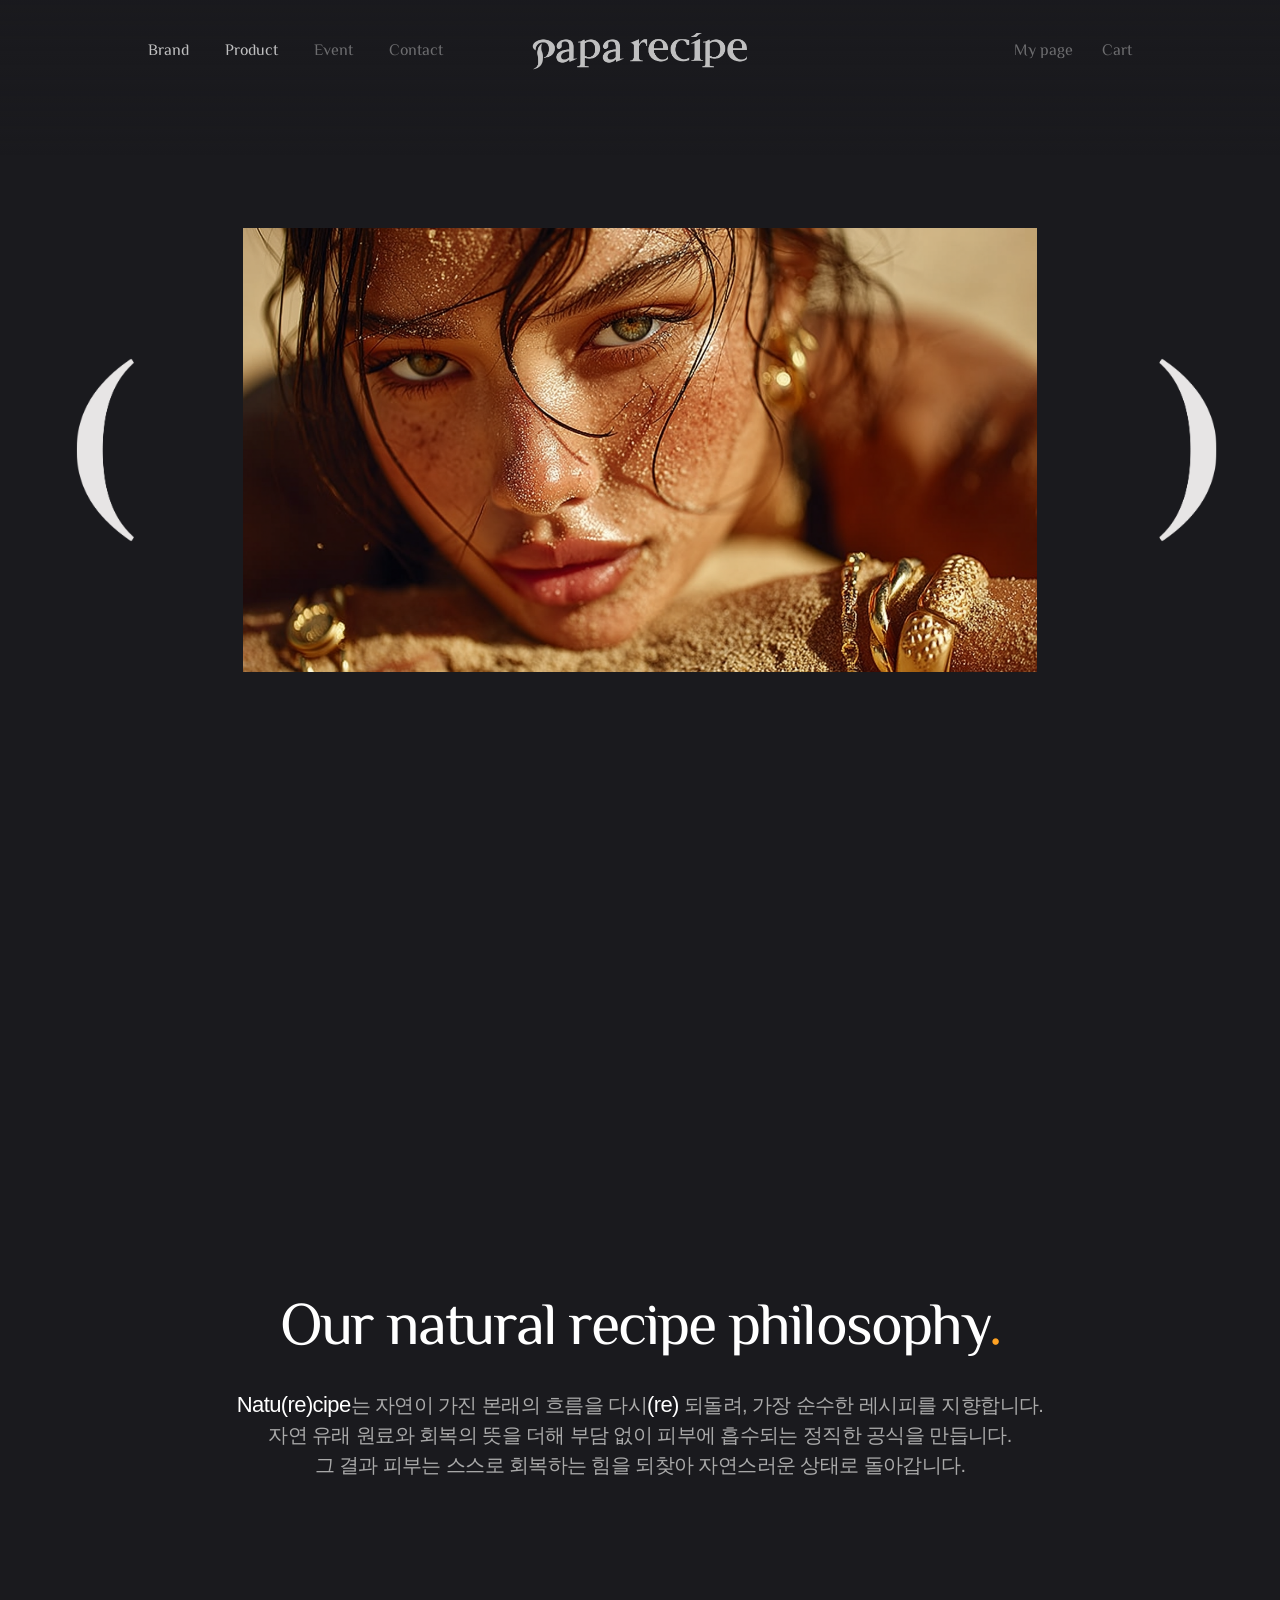
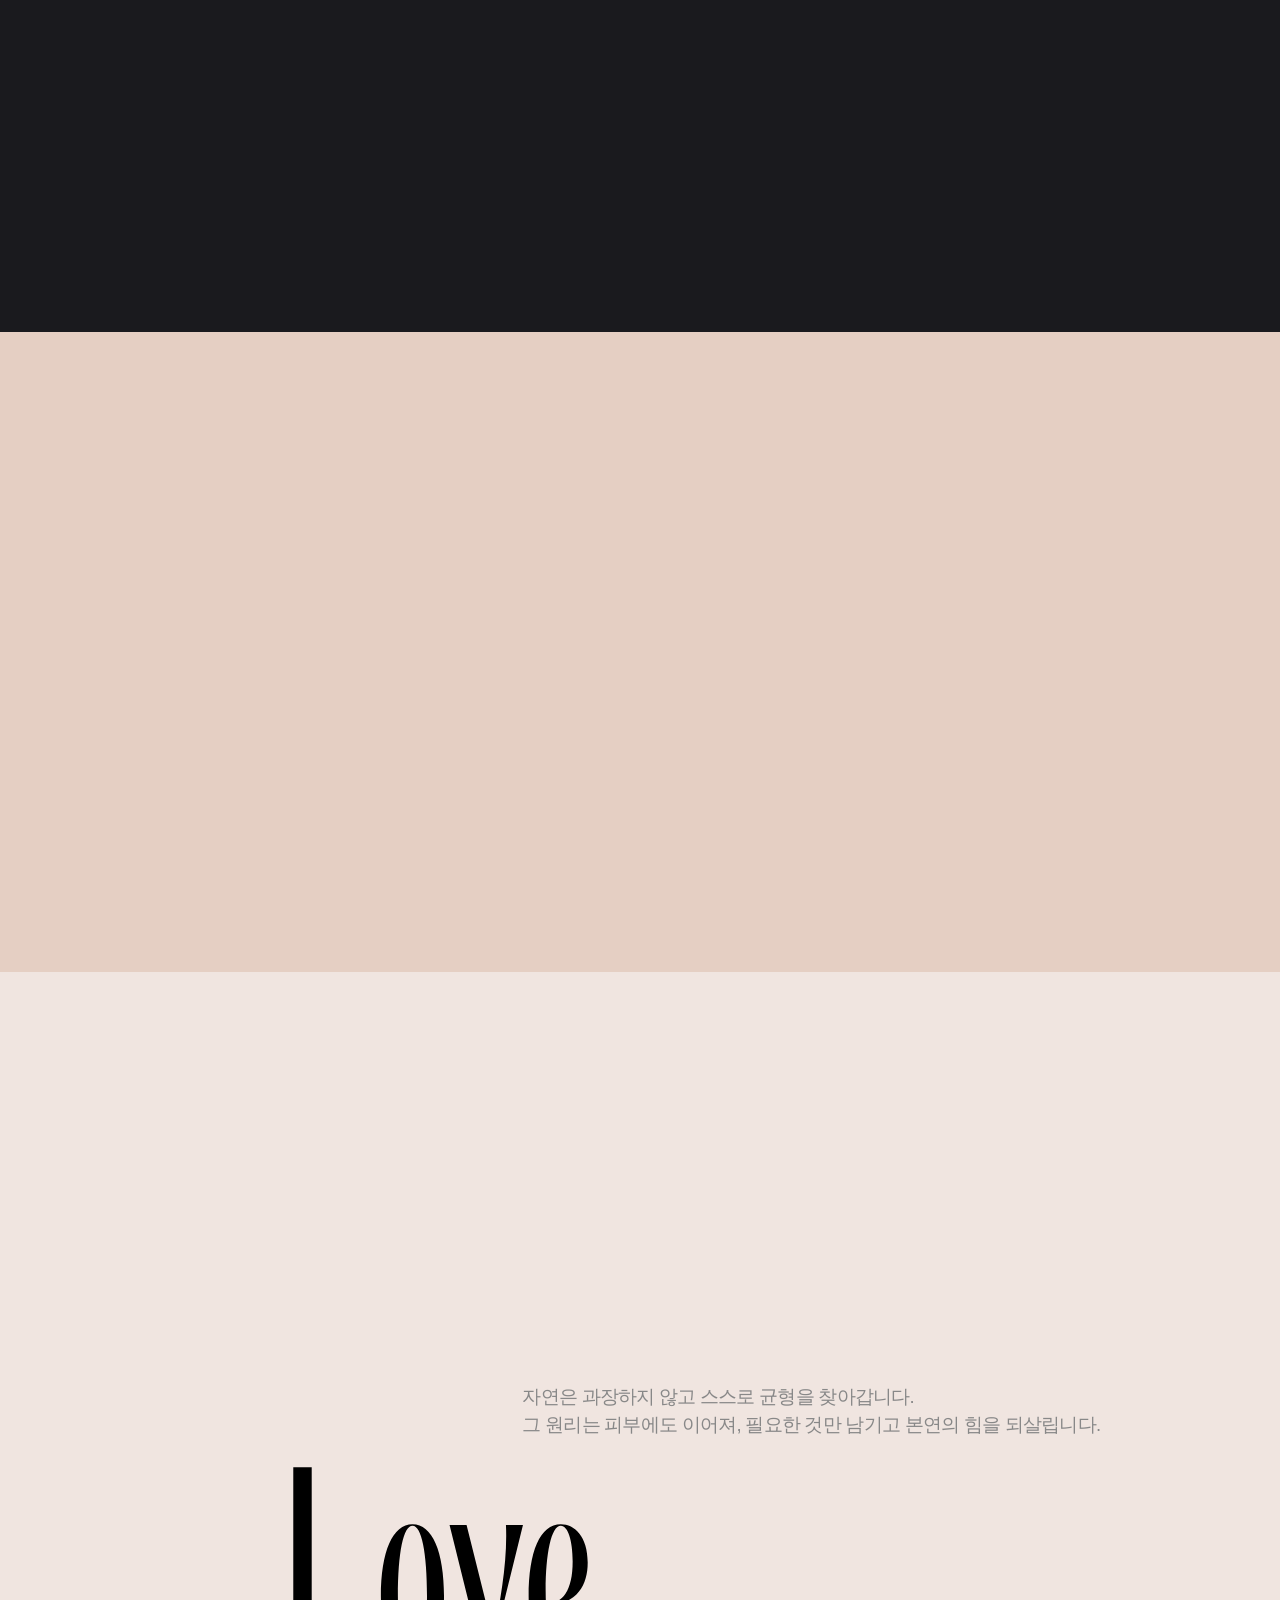
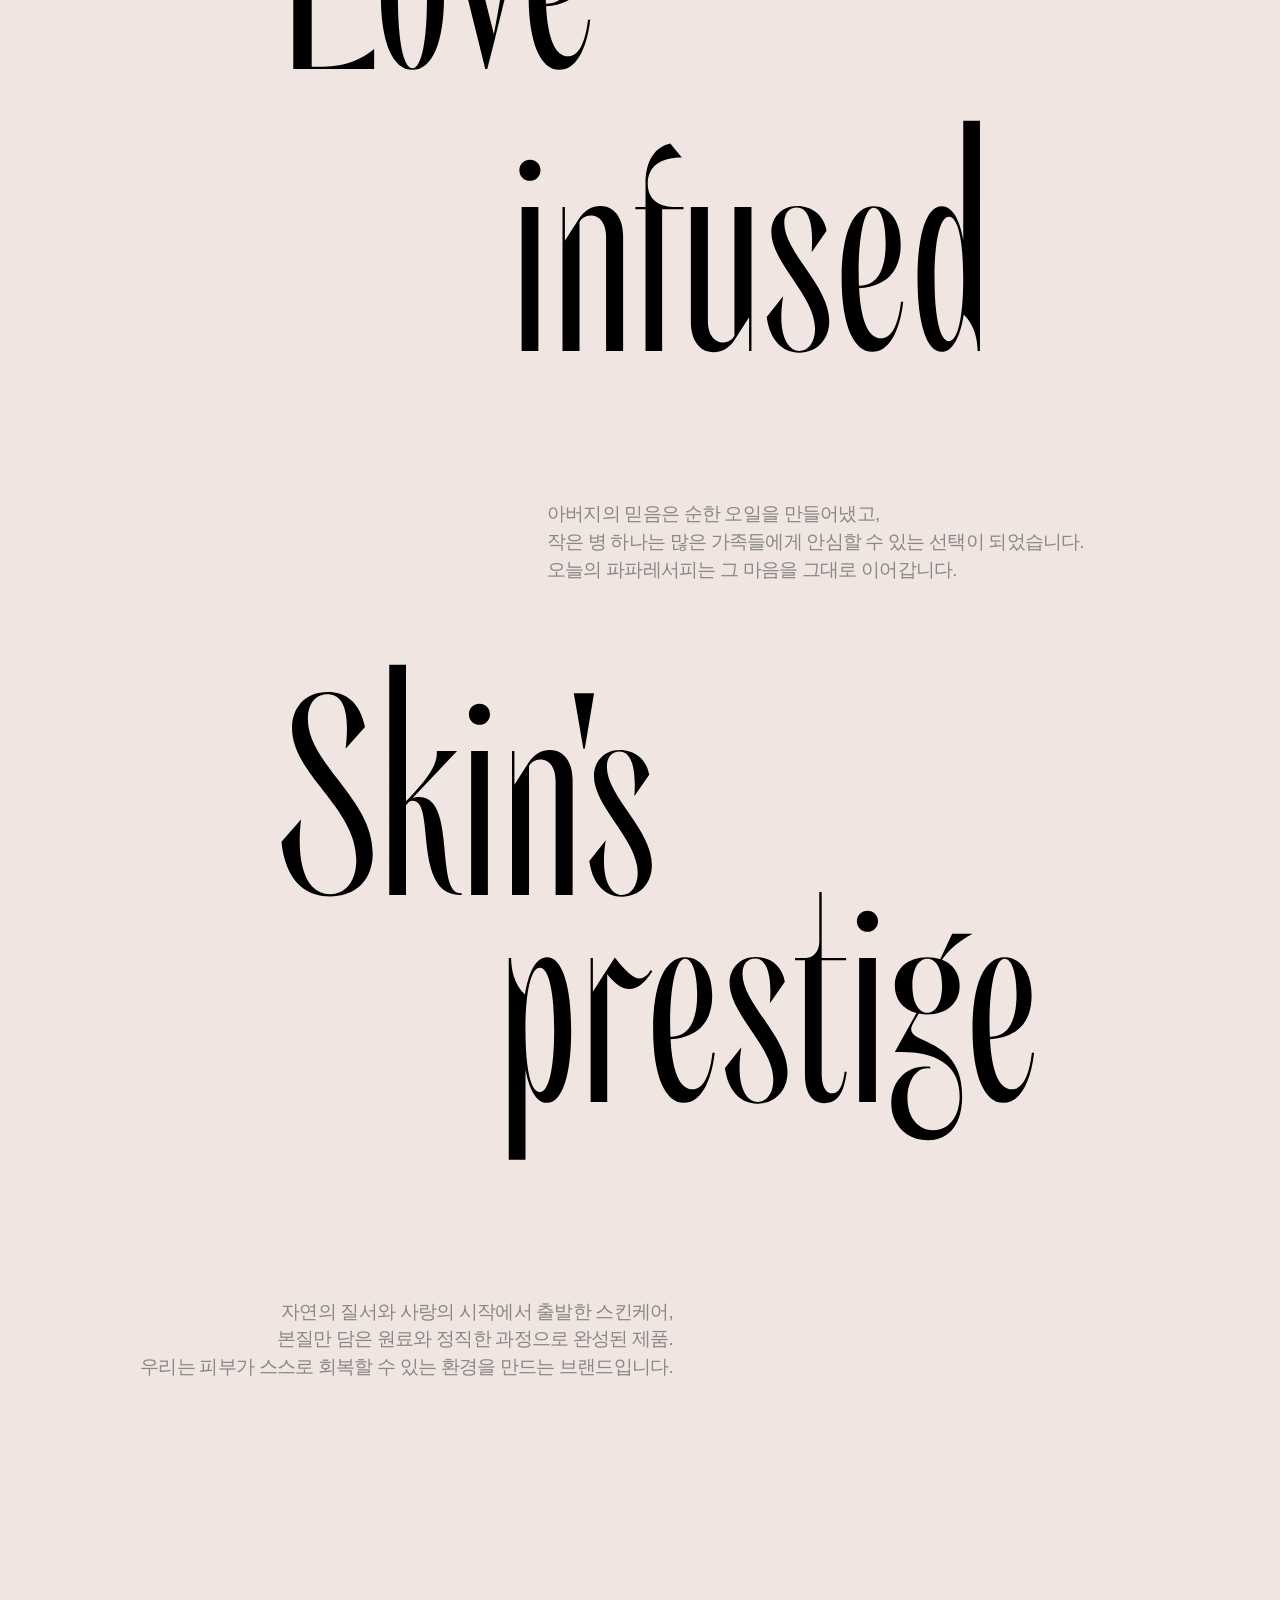
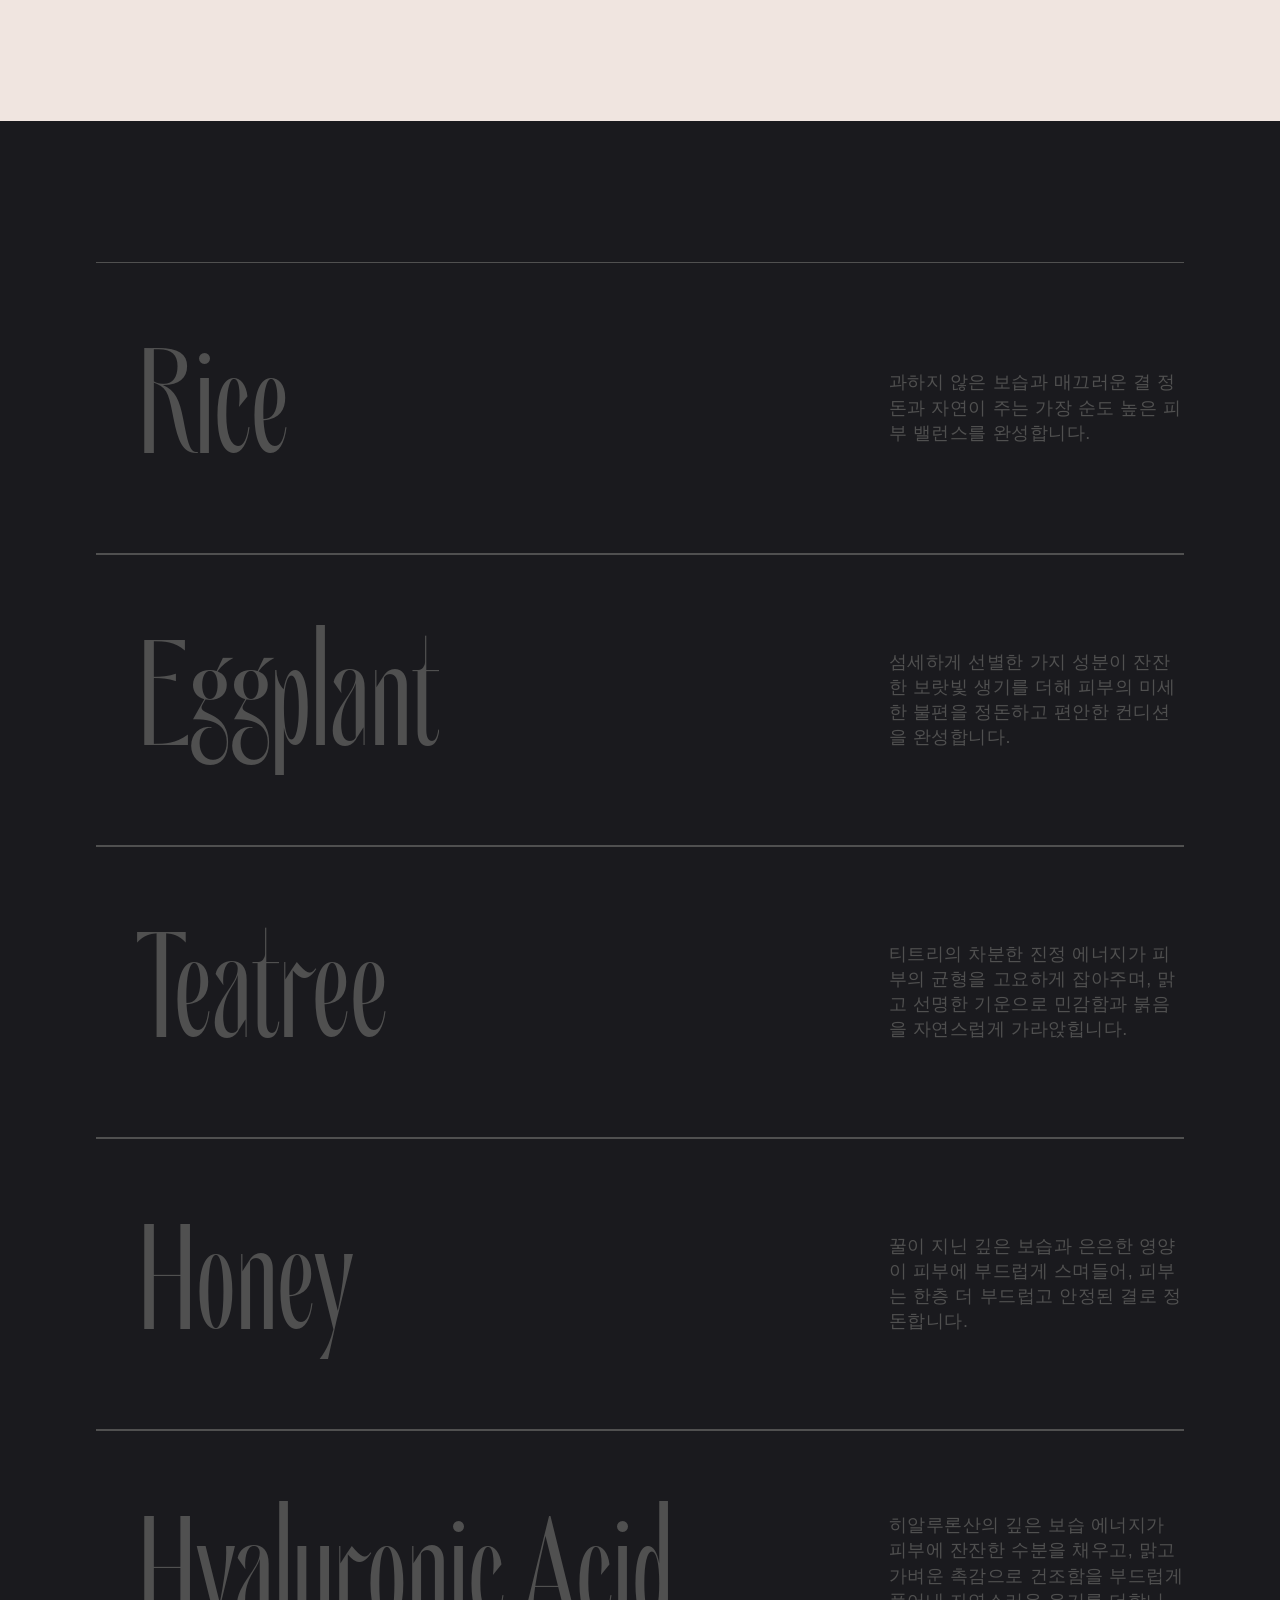
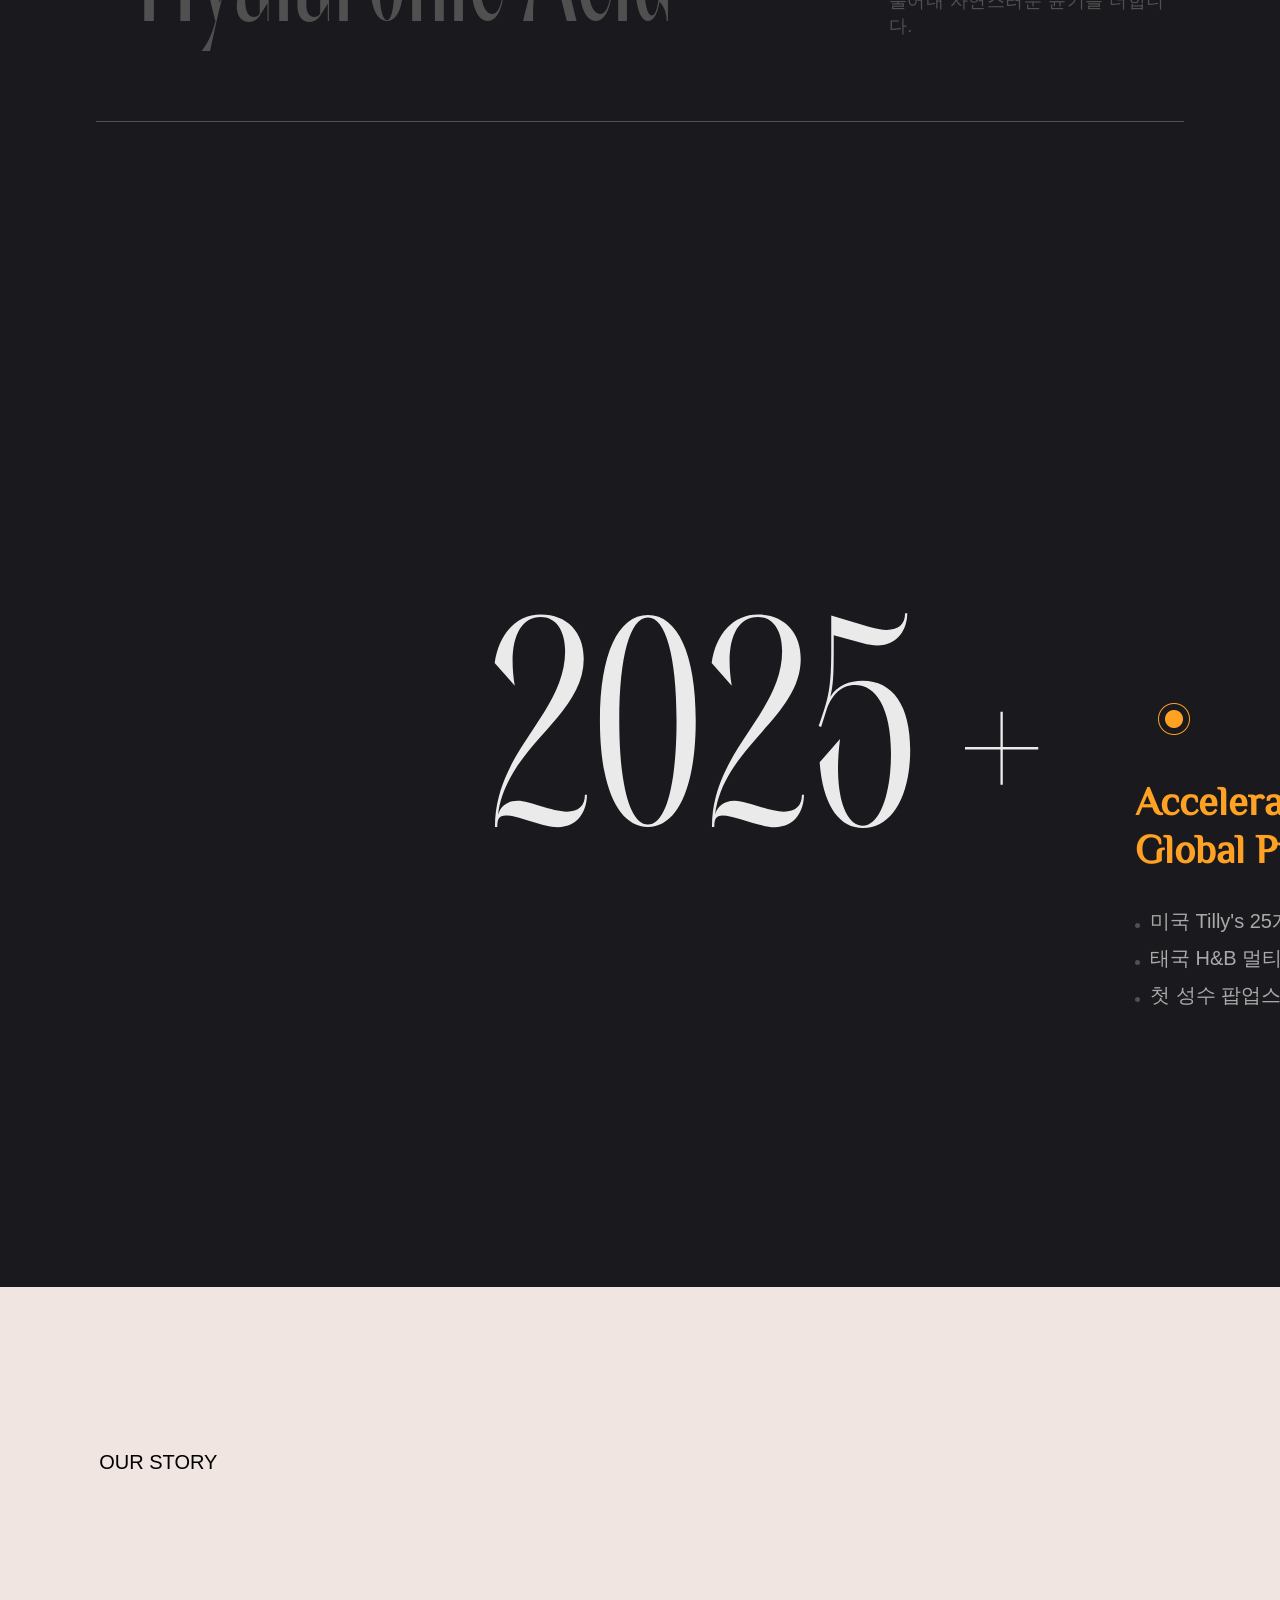
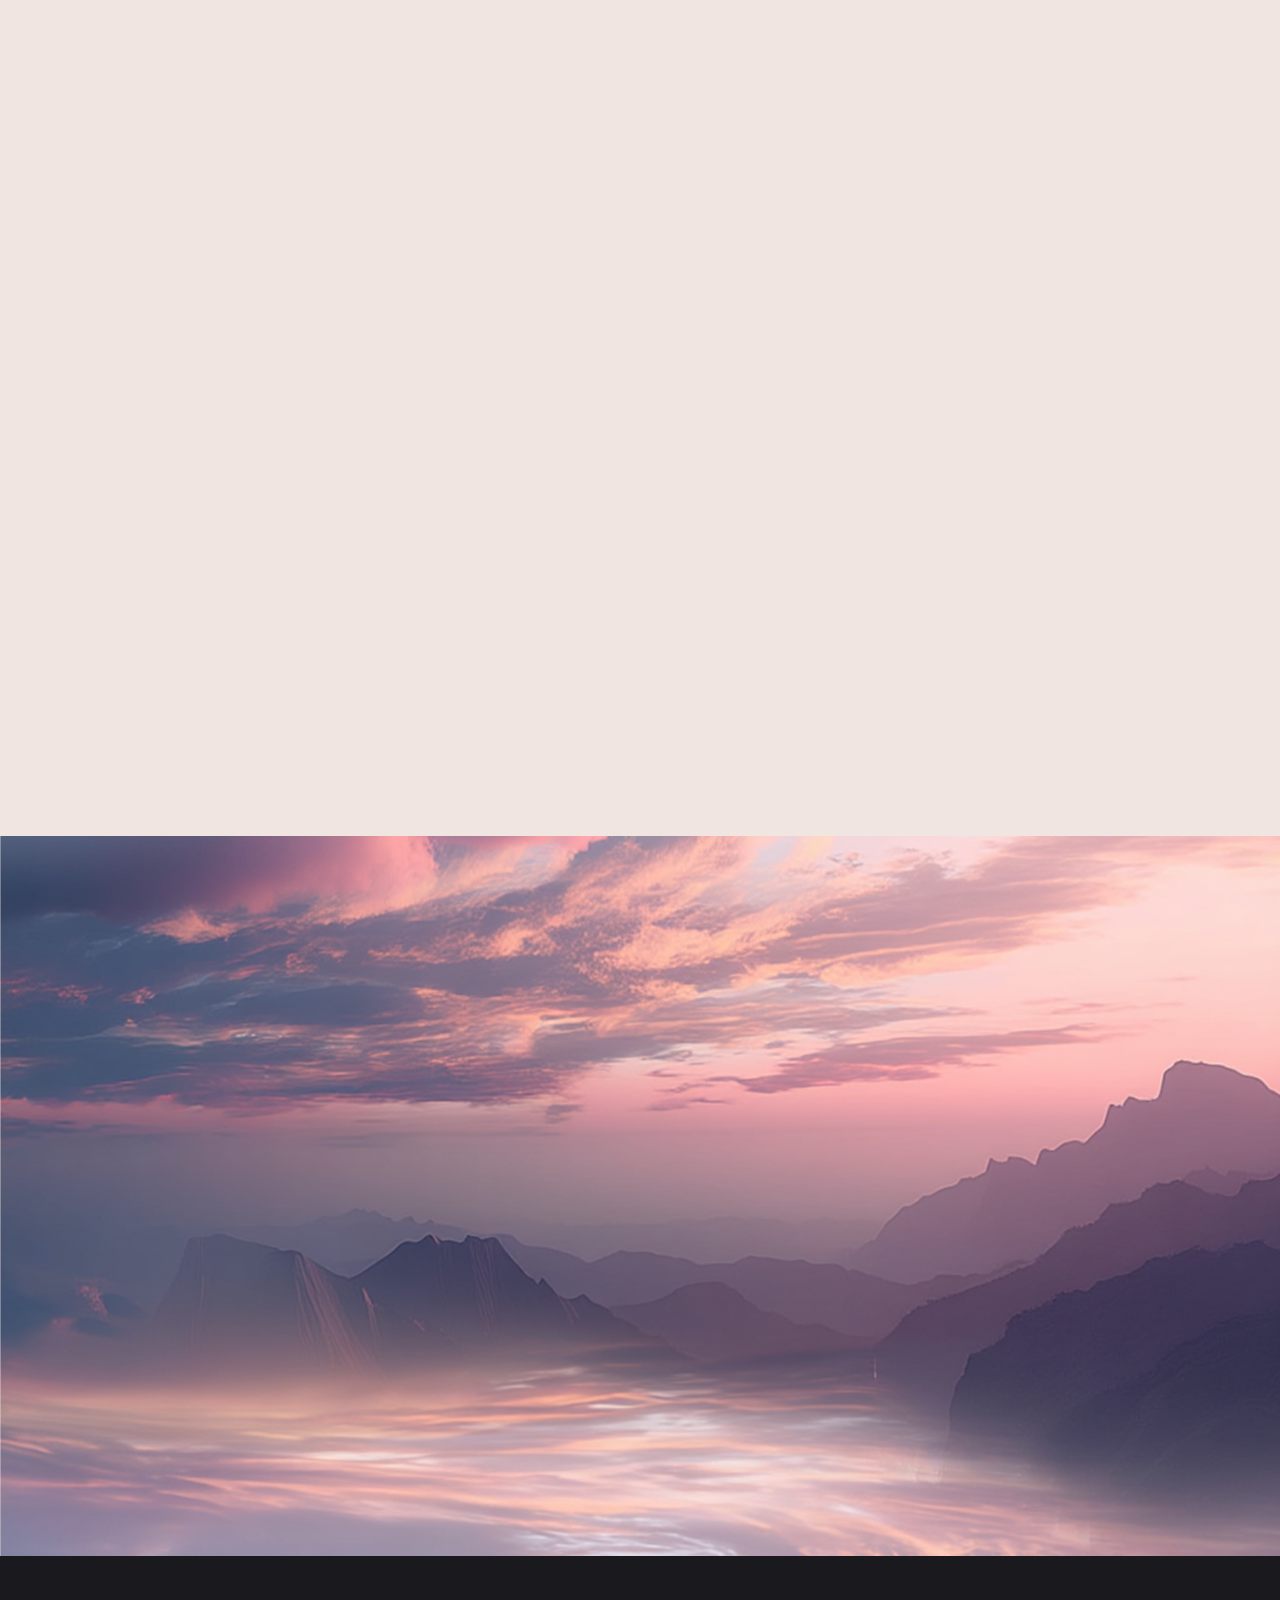
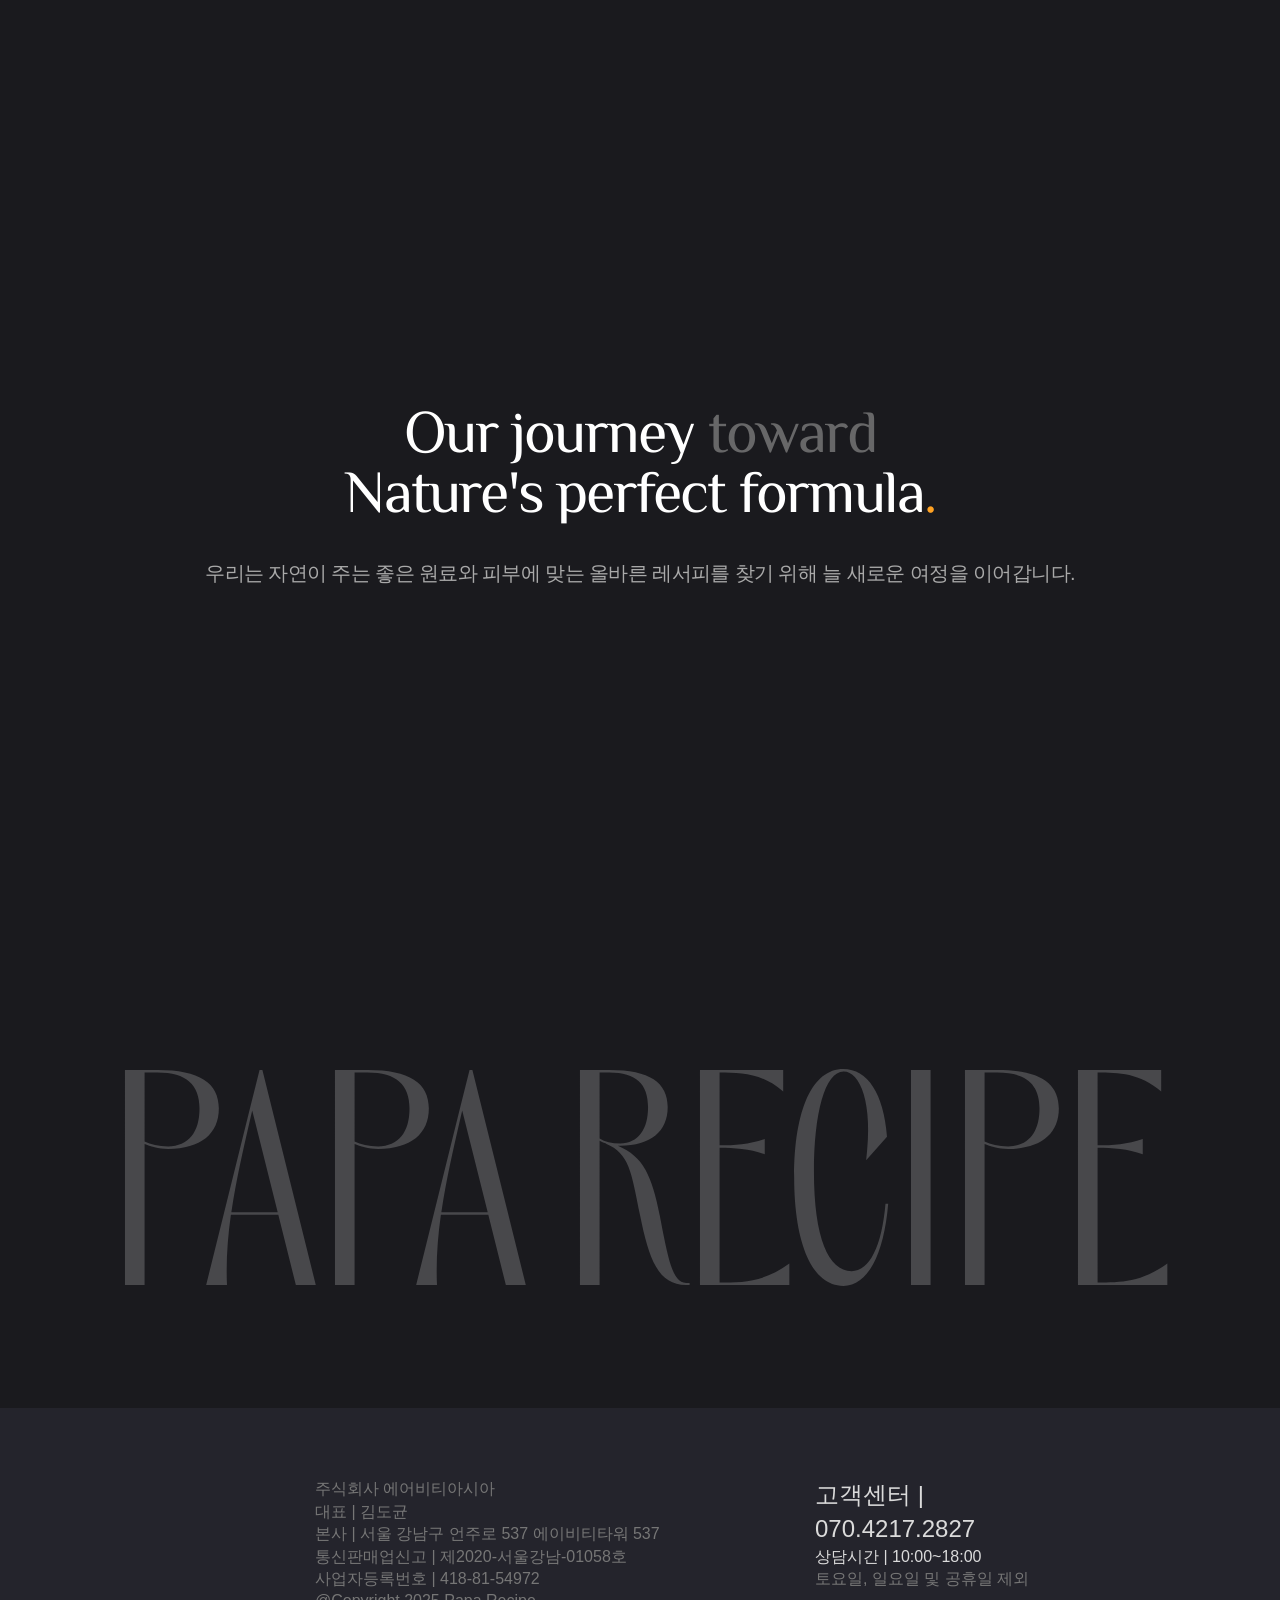
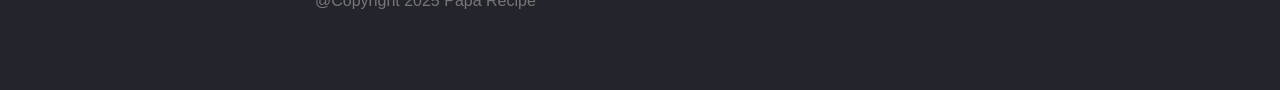
==== commit b2a2d98b: "수정" ====
--- a/brand/rebrand.html
+++ b/brand/rebrand.html
@@ -36,8 +36,8 @@
                     <div class="menuWrap">
                         <a href="#" class="close"><img src="img/close.png" alt=""></a>
                         <ul class="menu-tit">
-                            <li><a href="#"><span><b>Brand</b></span></a></li>
-                            <li><a href="#"><span><b>Product</b></span></a></li>
+                            <li><a href="https://suin-yu.github.io/paparecipe/brand/brand.html"><span><b>Brand</b></span></a></li>
+                            <li><a href="https://solsol3318.github.io/ssol/product/productMain.html"><span><b>Product</b></span></a></li>
                             <li><a href="#"><span><b>Evnet</b></span></a></li>
                             <li class="menu-margin"><a href="#"><span><b>Contact</b></span></a></li>
                         </ul>
@@ -45,12 +45,12 @@
                 </div>
                 <nav>
                     <ul class="gnb">
-                        <li><a href="#">Brand</a></li>
-                        <li><a href="#">Product</a></li>
+                        <li class="have"><a href="https://suin-yu.github.io/paparecipe/brand/brand.html">Brand</a></li>
+                        <li class="have"><a href="https://solsol3318.github.io/ssol/product/productMain.html">Product</a></li>
                         <li><a href="#">Event</a></li>
                         <li><a href="#">Contact</a></li>
                     </ul>
-                    <h2 class="logo"><a href="index.html"><img src="img/mainlogo_white.png" alt=""></a></h1>
+                    <h1 class="logo"><a href="https://suin-yu.github.io/paparecipe/index.html"><img src="img/mainlogo_white.png" alt=""></a></h1>
                     <ul class="tnb">
                         <li><a href="#">My page</a></li>
                         <li><a href="#">Cart</a></li>
@@ -362,7 +362,7 @@
         </section>
 
         <!-- footer -->
-                <footer>
+        <footer>
             <div class="top animate" data-animate="motion">
                 <h3>PAPA RECIPE</h3>
             </div> 
--- a/brand/css/rebrand.css
+++ b/brand/css/rebrand.css
@@ -226,6 +226,7 @@
 .story .story-inner .text .txt:nth-child(3) {position: absolute; bottom: 23%; left: 16%; text-align: right;}
 .story .story-inner .text .txt .block_1920 {display: block;}
 
+.story .story-inner .text .txt {font-size: 20px !important;}
 
 /* 기본 타이틀 (크기/폰트만) */
 .story .story-inner .story-tit {
@@ -286,7 +287,8 @@
 .ingredient-inner .box .left {display: flex; align-items: center; justify-content: space-between; position: relative;} 
 .ingredient-inner .box .left span {width: 20px; height: 20px; border-radius: 50%; transition: all 0.3s; position: absolute; top: 50%; left: 0; transform: translateY(-50%) scale(0.1);}
 
-.ingredient-inner .box .left h2 {font-size: 150px; font-family: 'OT Neglige', sans-serif; text-align: center; line-height: 1; letter-spacing: 1%; font-weight: 400; margin-left: 40px; overflow: hidden; position: relative; color: transparent;}
+.ingredient-inner .box .left h2 {font-size: 150px; font-family: 'OT Neglige', sans-serif; text-align: center; line-height: 1; letter-spacing: 1%; font-weight: 400
+  ; margin-left: 40px; overflow: hidden; position: relative; color: transparent;}
 .ingredient-inner .box .left h2::before {content: 'Rice'; position: absolute; top: 0; left: 0; transition: all 0.5s; color: #505050;}
 .ingredient-inner .box.eggplant .left h2::before {content: 'Eggplant';}
 .ingredient-inner .box.teatree .left h2::before {content: 'Teatree';}
@@ -315,7 +317,7 @@
 .history-inner ul li {height:1024px; flex-shrink: 0; margin-left: 350px;}
 
 /* 선 */
-.line {position: absolute; top: 455px; left: 61%; width: 587%; height: 1px; background: #434346; display:block; z-index: 0; pointer-events: none;}
+.line {position: absolute; top: 455px; left: 0; height: 1px; background: #434346; display:block; z-index: 0; pointer-events: none;}
 .history-inner ul li {position: relative; z-index: 2; background: transparent;}
 /* + */
 .history-inner ul li h2.span {font-size: 6.3vw; font-weight: 700;}
@@ -383,7 +385,7 @@
 .history-inner ul li.y2013 .img a.right img {width: 100%;}
 
 /* 2012 */
-.history-inner ul li.y2012 {padding-right: 60vw;}
+.history-inner ul li.y2012 {padding-right: 5vw;}
 .history-inner ul li.y2012 .txt-box {margin-left: 15.3vw; margin-top: 7.2vw;}
 .history-inner ul li.y2012 .img {gap: 34px;}
 .history-inner ul li.y2012 .img a.left {width: 309px; height: 211px; margin-top: 10vw;}
@@ -423,6 +425,7 @@
 
 .our {aspect-ratio: 1920 / 1724; padding: 164px 0; background-color: #F0E5E0;}
 .our-inner {width: 84.5%; height: 100%; margin: 0 auto; position: relative;}
+.our-inner .txt-box h2 {font-size: 3.46vw;}
 .our-inner h3 {font-size: 20px; font-family: 'pretendard', sans-serif; font-weight: 400;}
 .our-inner .txt-box {width: 100%; height: 100%; }
 .our-inner .txt-box h2 {font-weight: 300; margin-bottom: 0; line-height: 100%; letter-spacing: -0.03em;}
@@ -435,13 +438,13 @@
   margin: 0 5px 16px 0;
 }
 
-.our-inner .txt-box p.txt {margin-top: 110px; color: #747273; font-size: 18px; }
-.our-inner .txt-box .bottom p.txt {margin-top: 30px; color: #747273; font-size: 18px;}
+.our-inner .txt-box p.txt {margin-top: 8vw; color: #747273; font-size: 1vw; }
+.our-inner .txt-box .bottom p.txt {margin-top: 3%; color: #747273; font-size: 1vw;}
 .our-inner .txt-box .top {position: absolute; top: 43px; left: 0; }
 .our-inner .txt-box .bottom {position: absolute; bottom: 0; right: 3.5%;}
 
 .our-inner .img-box {width: 100%; height: 100%;}
-.our-inner .img-box>div {position: absolute; display: flex; justify-content: space-between; width: 47%; align-items: end;}
+.our-inner .img-box>div {position: absolute; display: flex; justify-content: space-between; width: 39.5vw; align-items: end;}
 .our-inner .img-box .top {top: 0; right: 0;}
 .our-inner .img-box .bottom {bottom: 0; left: 0;}
 .our-inner .img-box .top .img.left {width: 37%;}
--- a/brand/css/rebrand_respon.css
+++ b/brand/css/rebrand_respon.css
@@ -1,14 +1,18 @@
 
 @media screen and (max-width: 1400px){
-    .menuOpen {display: none;}
-    .inner-header .gnb {width: 30%;}
-    .inner-header .tnb {width: 12%;}
-    .inner-header .tnb .icon {display: none;}
-    footer .bottom {padding: 70px 40px 77px 40px;}
-    footer .bottom .fo-ble {width: 235px; height: 132px; margin-right: 40px;}
-    footer .bottom ul.left {width: 40%;}
-    footer .bottom ul li {font-size: 16px;}
-    footer .bottom ul.right {width: 222px; margin-left: 20px;} 
+  .menuOpen {display: none;}
+  .inner-header .gnb {width: 30%;}
+  .inner-header .tnb {width: 12%;}
+  .inner-header .tnb .icon {display: none;}
+  footer .bottom {padding: 70px 40px 77px 40px;}
+  footer .bottom .fo-ble {width: 235px; height: 132px; margin-right: 40px;}
+  footer .bottom ul.left {width: 40%;}
+  footer .bottom ul li {font-size: 16px;}
+  footer .bottom ul.right {width: 222px; margin-left: 20px;} 
+
+
+    .story .story-inner .text .txt:nth-child(3) {left: -1%;}
+    .story .story-inner .text .txt {font-size: 1.45vw !important;}
 }
 
 
@@ -52,7 +56,7 @@
     .story .story-inner .title .story-tit.infused {top: 21%; right: 15%;}
     .story .story-inner .title .story-tit.skins {bottom: 47.8%; left: 14%;}
     .story .story-inner .title .story-tit.prestige {bottom: 39%; right:9.5%;}
-    .story .story-inner .text {font-size: 20px;}
+    .story .story-inner .text .txt {font-size: 2vw !important;}
     .story .story-inner .text .txt:nth-child(1) {top: 6%; left: 34%;}
     .story .story-inner .text .txt:nth-child(2) {top: 33.5%; left: 39.5%;}
     .story .story-inner .text .txt:nth-child(3) {bottom: 27%; left: 11%;}
@@ -78,13 +82,13 @@
 
     /* ourstory */
 .our {background: #F0E5E0; aspect-ratio: 1024 / 2078; padding: 200px 0;}
+.our-inner .txt-box h2 {font-size: 6vw;}
+.our-inner .txt-box p.txt {margin-top: 5vw; font-size: 1.76vw; }
+.our-inner .txt-box .bottom p.txt {margin-top: 3%; font-size: 1.76vw;}
+.our-inner .img-box>div {width: 68vw;}
 .our-inner .tit {font-size: 60px;}
 .our-inner {width: 90%;}
-.our-inner .txt-box p.txt {margin-top: 50px;}
 .our-inner .txt-box .bottom {text-align: end; bottom: 31%; left: 0;}
-.our-inner .txt-box .bottom p.txt {margin-top: 50px;}
-
-.our-inner .img-box>div {width: 76%;}
 .our-inner .img-box .top {top: 12.5%; right: 0;}
 .our-inner .img-box .bottom {bottom: 0%; left: 0;}
 
@@ -136,7 +140,6 @@
     .menuOpen .menuWrap.on {width: 100%; opacity: 1; left: 0; transition: all 0.9s;}
     .menuOpen:has(.menuWrap.on) .mobile-menu-toggle {opacity: 0; visibility: hidden; transition: opacity 0.3s;}
 
-
     .visual {padding:0; width: 100%;}
     .visual .visual-inner {column-gap: 1%;}
     .visual .visual-inner .middle {transform: scale(1.63) translateX(0%); width: 62%;}
@@ -166,7 +169,7 @@
 
     /* story */
     .story {padding: 0px 50px; aspect-ratio: 768 / 2155;}
-
+    .story .story-inner {margin: 120px auto !important;}
 
     .story .story-inner .imgBox .img.story_1 {width:26vw; left: 1%;}
     .story .story-inner .imgBox .img.story_2 {width:59vw; top: 13.5%; right: -15%;}
@@ -178,7 +181,7 @@
     .story .story-inner .title .story-tit.infused {top: 22.5%; right: 13.5%;}
     .story .story-inner .title .story-tit.skins {bottom: 41.8%; left: 11.5%;}
     .story .story-inner .title .story-tit.prestige {bottom: 30%; right:5.5%;}
-    .story .story-inner .text {font-size: 18px; line-height: 150%; letter-spacing: -0.04em; font-weight: 400;}
+    .story .story-inner .text .txt {font-size: 2.4vw !important;line-height: 150%; letter-spacing: -0.04em; font-weight: 400;}
     .story .story-inner .text .txt:nth-child(1) {top: 6%; left: 38%;}
     .story .story-inner .text .txt:nth-child(2) {top: 41%; left: 44%;}
     .story .story-inner .text .txt:nth-child(3) {bottom: 22%; left: -3%;}
@@ -205,17 +208,22 @@
     /* ourstory */
 .our {background: #F0E5E0; aspect-ratio: 768 / 2388; padding: 150px 50px;}
 .our-inner {width: 100%;}
-.our-inner .tit {font-size: 54px; display: inline;}
+
+.our-inner .tit {display: inline;}
+
+.our-inner .txt-box h2 {font-size: 7.9vw;}
+.our-inner .txt-box p.txt {margin-top: 4vw; font-size: 3vw; }
+.our-inner .txt-box .bottom p.txt {margin-top: 3%; font-size: 3vw;}
+.our-inner .img-box>div {width: 86vw;}
+
 .our-inner .txt-box .top h2:nth-of-type(2) span:first-child {margin-left: 8px;}
-.our-inner .txt-box {width: 100%;}
+.our-inner .txt-box {width: 100%; padding-bottom: 520px;}
 .our-inner .img-box {width: 100%;}
-.our-inner .txt-box p.txt {margin-top: 36px; font-size: 24px;}
 .our-inner .txt-box .bottom {width: 100%; text-align: end; bottom: 30%; left: 0;}
 .our-inner .txt-box .bottom p.txt {margin-top: 36px;}
 
-.our-inner .img-box>div {width: 100%;}
-.our-inner .img-box .top {top: 24%; right: 0;}
-.our-inner .img-box .bottom {bottom: 0%; left: 0;}
+.our-inner .img-box .top {top: 24%; right: 50%; transform: translateX(50%); }
+.our-inner .img-box .bottom {bottom: 0%; left: 50%; transform: translateX(-50%); }
 
 
  /* ✅ 가로삐져나감 방지 (필수) */
@@ -259,11 +267,11 @@
  /* ✅ line은 세로 기준에 맞게 */
  .history-inner span.line{
    position:absolute;
-   top:8%;
-   left:14.8%;
-   width:1px;            /* vw로 얇아져서 안 보일 수 있어서 px 추천 */
-   height:79.5%;
-   transform:translateX(-50%);
+   top:8%!important;
+   left:14.8%!important;
+   width:1px !important;           /* vw로 얇아져서 안 보일 수 있어서 px 추천 */
+   height:79.5%!important;
+   transform:translateX(-50%)!important;
  }
 
  /* ✅ y2025 fit-content 금지 */
@@ -343,32 +351,38 @@
     footer .bottom ul.right .time {font-size: 16px;}
 }
 
+@media screen and (max-width: 550px) { 
+  .our {background: #F0E5E0; aspect-ratio: 550 / 2100;}
+}
+
+
+
 
 /* 390 ----------------------------------------------------------------*/
 
 @media screen and (max-width: 390px) {
-    .inner-header .logo {position: absolute; left: 50%; top: 28%;}
-    .inner-header .logo a {display: block; width: 100px; height: 17px; cursor: pointer;}
-    .inner-header .mobile-menu-toggle {top: 2%; left: 0%;} 
-    .inner-header .mobile-menu-toggle a span:nth-child(1) {width: 28px; height: 1.3px; top: 28px;}
-    .inner-header .mobile-menu-toggle a span:nth-child(2) {width: 28px; height: 1.3px; top: 38px;}
-    .inner-header .mobile-menu-toggle a span:nth-child(3) {width: 28px; height: 1.3px; top: 48px;}
-    .inner-header .tnb {width: 10%; position: absolute; top: 23%; right: 11%; opacity: 0.7;}
-    .inner-header .tnb li {display: none;}
-    .inner-header .tnb .icon {display: inline-block; width: 26px; height: 26px; margin-right: 7px;}
-
-    .menuOpen {display: block;}
-    .menuOpen .menuWrap {width: 100%; height: 100vh; background: rgba(26, 26, 30, 0.8); z-index: 100; top: 0; right: 0; position: fixed;}
-    .menuOpen .menuWrap .close {display: block; width: 23px; height: 23px; position: absolute; left: 7%; top: 3%;}
-    .menuOpen .menuWrap .close img {width: 100%;}
-    .menuOpen .menuWrap .menu-tit {font-family: 'El Messiri', sans-serif; font-size: 28px; position: absolute; top: 30%; left: 50%; transform: translateX(-50%); text-align: center; font-weight: 200;}
-    .menuOpen .menuWrap .menu-tit li {margin-bottom: 15px;}
-    .menuOpen .menuWrap .menu-tit li a {display: inline-block; position: relative; transition: all 0.3s; color: rgba(234,234,234,0.6);}
-    .menuOpen .menuWrap .menu-tit li a:hover {color: #eaeaea; opacity: 1; transform: scale(1.1);}
-    .menuOpen .menuWrap .menu-tit:hover li a:not(:hover) {opacity: 0.5;}
-    .menuOpen .menuWrap .menu-tit li.menu-margin {margin-bottom: 30px;}
-    .menuOpen .menuWrap {width: 0%; opacity: 0; left: -100%; transition: all 0.6s;}
-    .menuOpen .menuWrap.on {width: 100%; opacity: 1; left: 0; transition: all 0.9s;}
+  .inner-header .logo {position: absolute; left: 50%; top: 28%;}
+  .inner-header .logo a {display: block; width: 100px; height: 17px; cursor: pointer;}
+  .inner-header .mobile-menu-toggle {top: 2%; left: 0%;} 
+  .inner-header .mobile-menu-toggle a span:nth-child(1) {width: 28px; height: 1.3px; top: 28px;}
+  .inner-header .mobile-menu-toggle a span:nth-child(2) {width: 28px; height: 1.3px; top: 38px;}
+  .inner-header .mobile-menu-toggle a span:nth-child(3) {width: 28px; height: 1.3px; top: 48px;}
+  .inner-header .tnb {width: 10%; position: absolute; top: 23%; right: 11%; opacity: 0.7;}
+  .inner-header .tnb li {display: none;}
+  .inner-header .tnb .icon {display: inline-block; width: 26px; height: 26px; margin-right: 7px;}
+
+  .menuOpen {display: block;}
+  .menuOpen .menuWrap {width: 100%; height: 100vh; background: rgba(26, 26, 30, 0.8); z-index: 100; top: 0; right: 0; position: fixed;}
+  .menuOpen .menuWrap .close {display: block; width: 23px; height: 23px; position: absolute; left: 7%; top: 3%;}
+  .menuOpen .menuWrap .close img {width: 100%;}
+  .menuOpen .menuWrap .menu-tit {font-family: 'El Messiri', sans-serif; font-size: 28px; position: absolute; top: 30%; left: 50%; transform: translateX(-50%); text-align: center; font-weight: 200;}
+  .menuOpen .menuWrap .menu-tit li {margin-bottom: 15px;}
+  .menuOpen .menuWrap .menu-tit li a {display: inline-block; position: relative; transition: all 0.3s; color: rgba(234,234,234,0.6);}
+  .menuOpen .menuWrap .menu-tit li a:hover {color: #eaeaea; opacity: 1; transform: scale(1.1);}
+  .menuOpen .menuWrap .menu-tit:hover li a:not(:hover) {opacity: 0.5;}
+  .menuOpen .menuWrap .menu-tit li.menu-margin {margin-bottom: 30px;}
+  .menuOpen .menuWrap {width: 0%; opacity: 0; left: -100%; transition: all 0.6s;}
+  .menuOpen .menuWrap.on {width: 100%; opacity: 1; left: 0; transition: all 0.9s;}
 
     .visual {padding:0; width: 100%;}
     .visual .visual-inner {column-gap: 30%;}
@@ -408,7 +422,7 @@
     .story .story-inner .title .story-tit.infused {top: 26.5%; right: 1%;}
     .story .story-inner .title .story-tit.skins {bottom: 30%; left: 29%;}
     .story .story-inner .title .story-tit.prestige {bottom: 23.5%; right: 0%;}
-    .story .story-inner .text .txt {font-size: 18px; letter-spacing: -0.06em; text-align: start;}
+    .story .story-inner .text .txt {font-size: 4.65vw !important; letter-spacing: -0.06em; text-align: start;}
     .story .story-inner .text .txt:nth-child(1) {top: 0%; left: 0%; }
     .story .story-inner .text .txt:nth-child(2) {top: 45%; left: 0%;}
     .story .story-inner .text .txt:nth-child(3) {bottom: 0%; left: 0%; text-align: start;}
@@ -422,12 +436,17 @@
     /* ourstory */
 .our {aspect-ratio: 390 / 1673; padding: 100px 30px;} 
 .our-inner .tit {font-size: 32px; display: block; line-height: 110%; letter-spacing: -0.05em;}
+
+.our-inner .txt-box h2 {font-size: 9vw;}
+.our-inner .txt-box p.txt {margin-top: 5vw; font-size: 4.5vw; }
+.our-inner .txt-box .bottom p.txt {margin-top: 3%; font-size: 4.5vw;}
+.our-inner .img-box>div {width: 85vw;}
+
 .our-inner .txt-box .top h2:nth-of-type(2) > span:first-child {margin: 8px 0}
-.our-inner .txt-box p.txt {margin-top: 20px; font-size: 18px;}
 .our-inner .txt-box .bottom {bottom: 25%; left: -5%; width: 100%;}
-.our-inner .txt-box .bottom p.txt {margin-top: 20px;}
-
-.our-inner .img-box>div {width: 100%;}
+
+
+
 .our-inner .img-box .top {top: 33%; right: 0;}
 .our-inner .img-box .bottom {bottom: 0%; left: 0;}
 
@@ -462,7 +481,7 @@
     
     
     /* 선 */
-    .history-inner span.line {top: 5.5%; left: 7%; width: 0.1vw; height: 79.2%; transform: translateX(-50%); }
+    .history-inner span.line {top: 5.5%!important; left: 7%!important; width: 0.1vw!important; height: 79.2%!important; transform: translateX(-50%)!important; }
     /* 년도 */
     .history-inner ul li h2 {font-size: 26.0vw;}
     /* circle */
